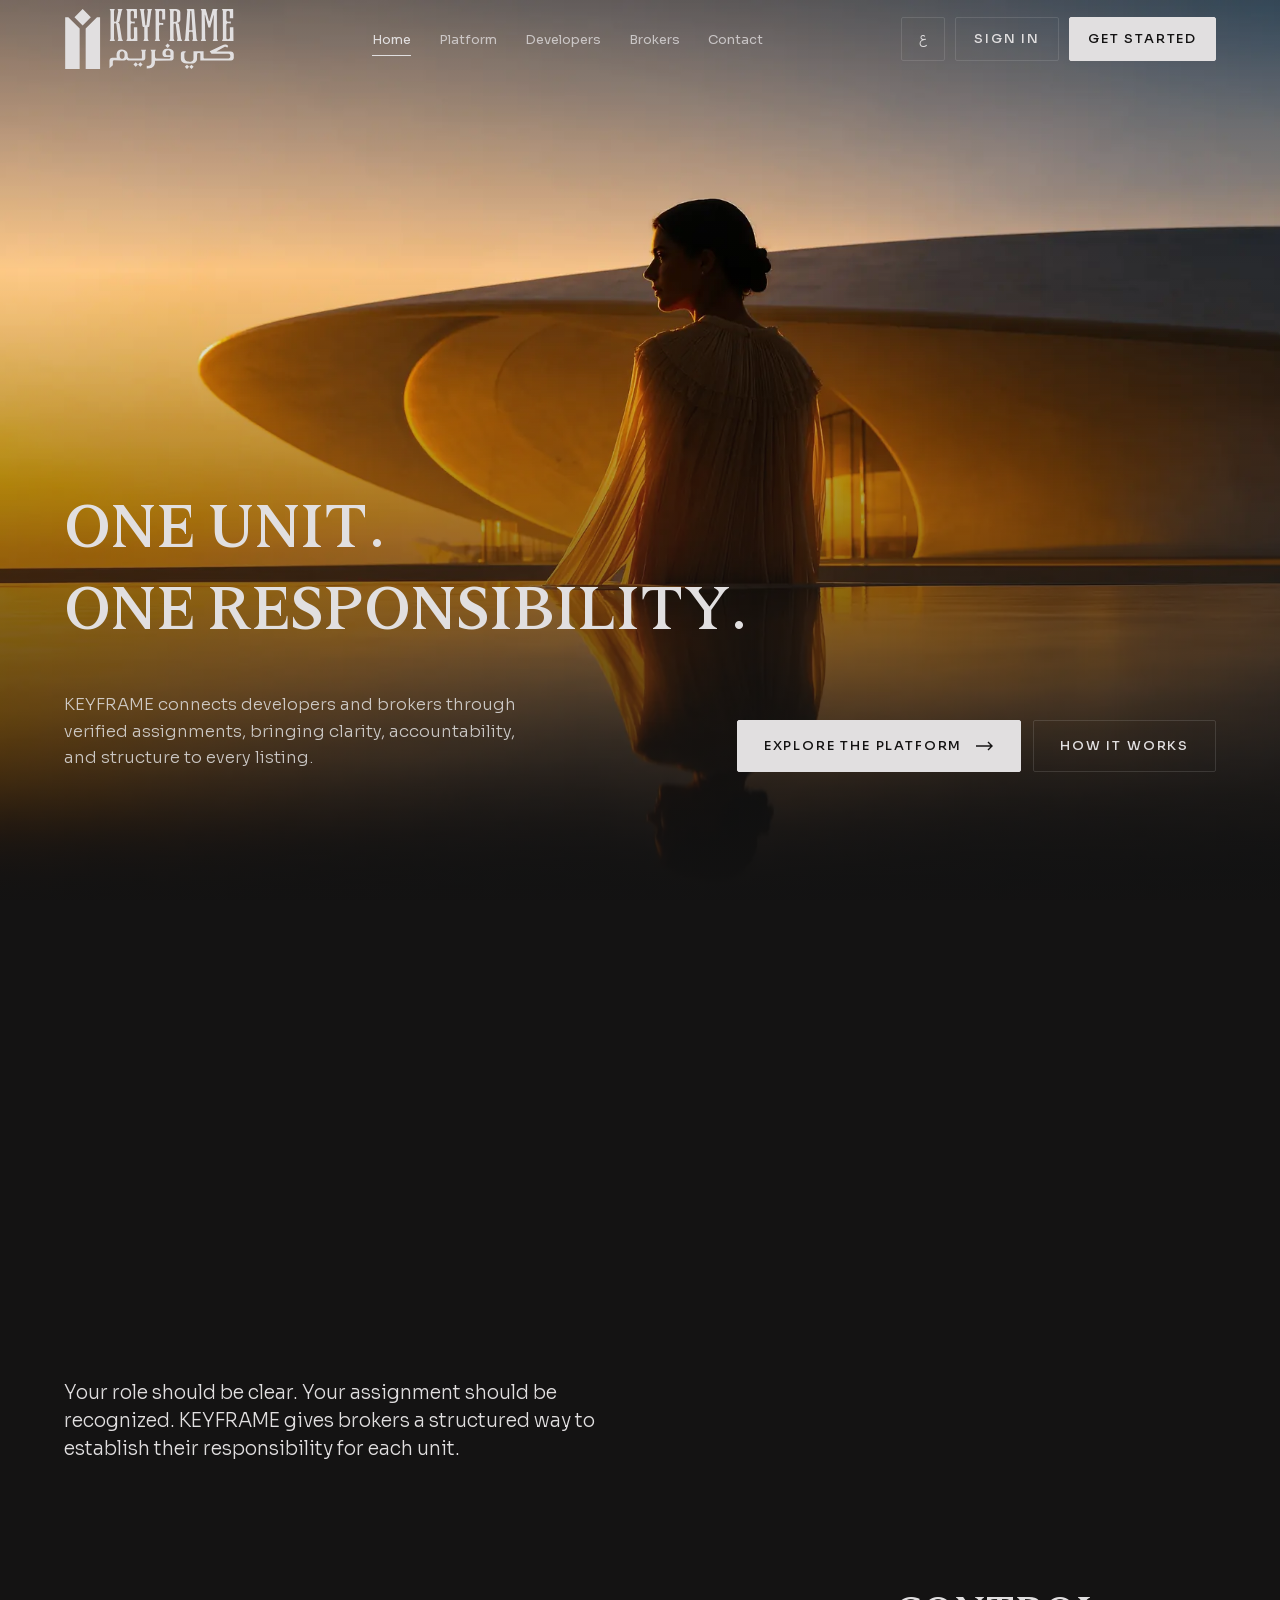
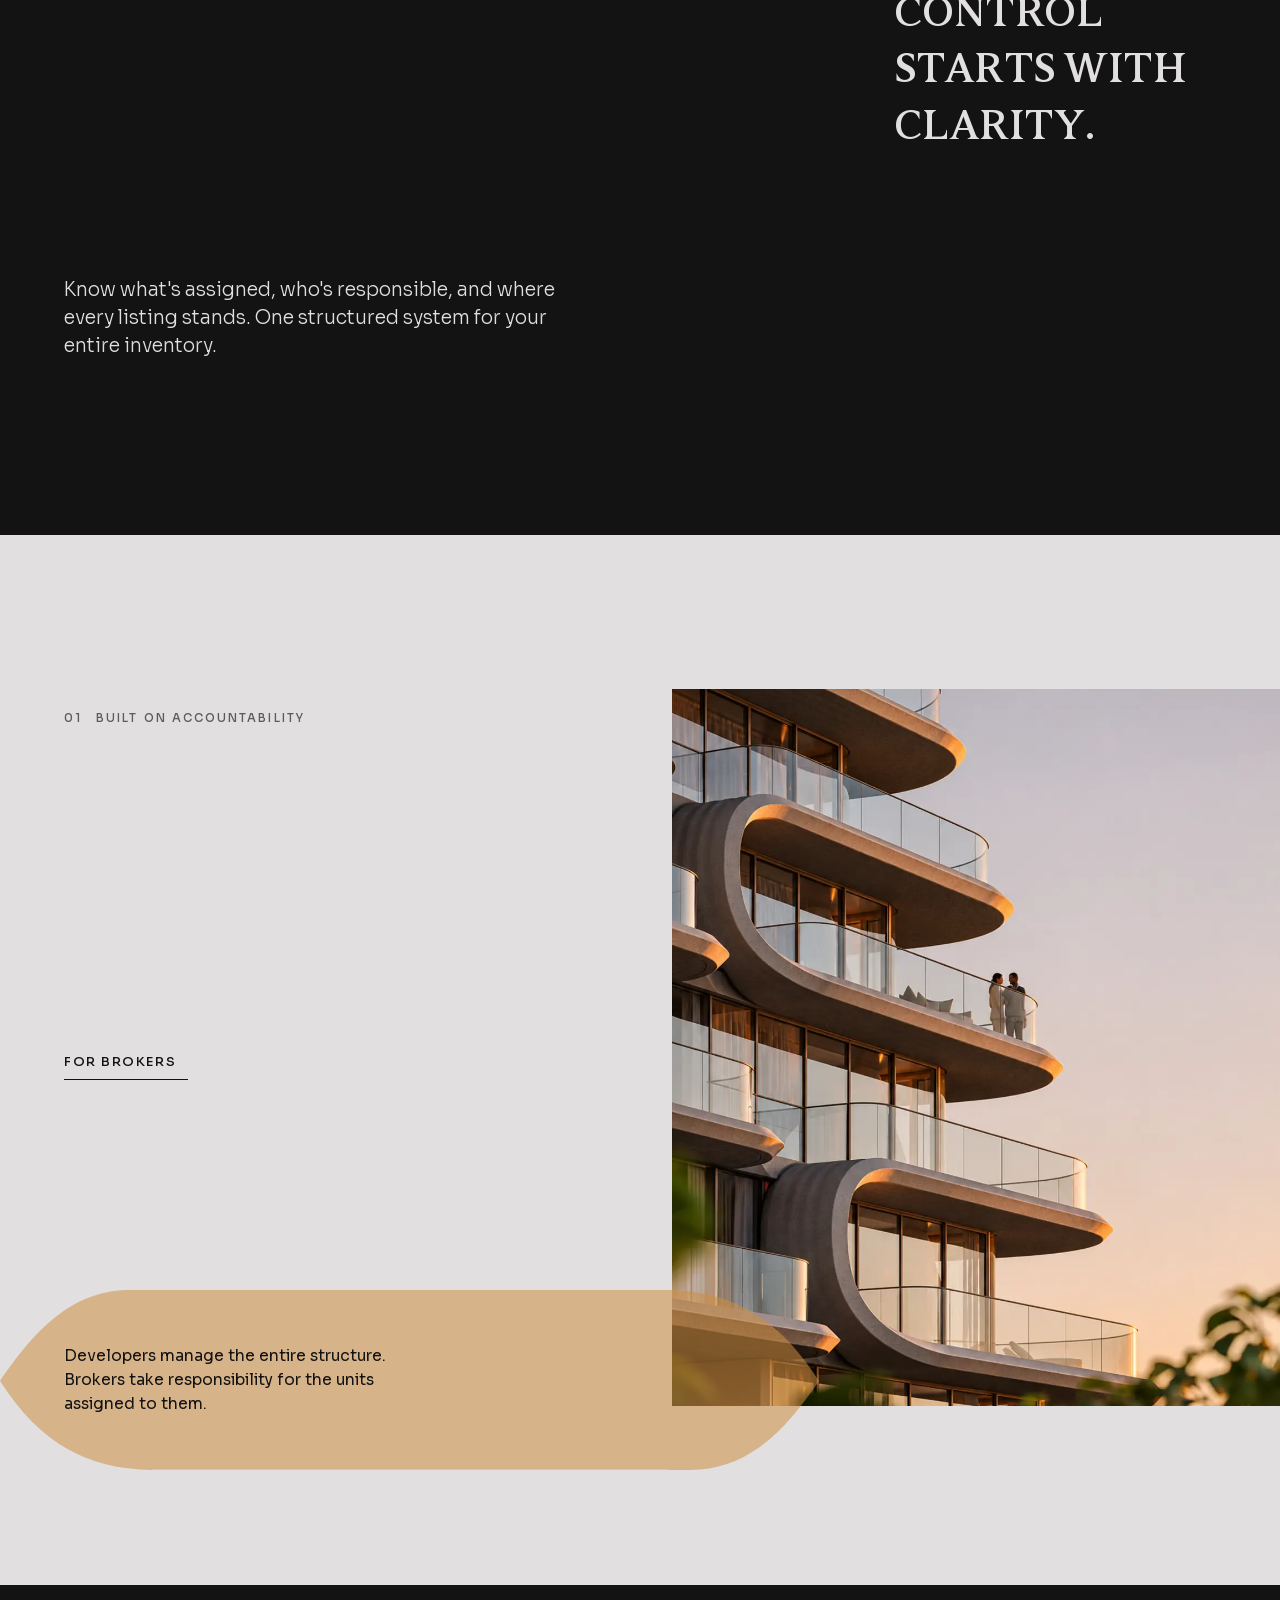
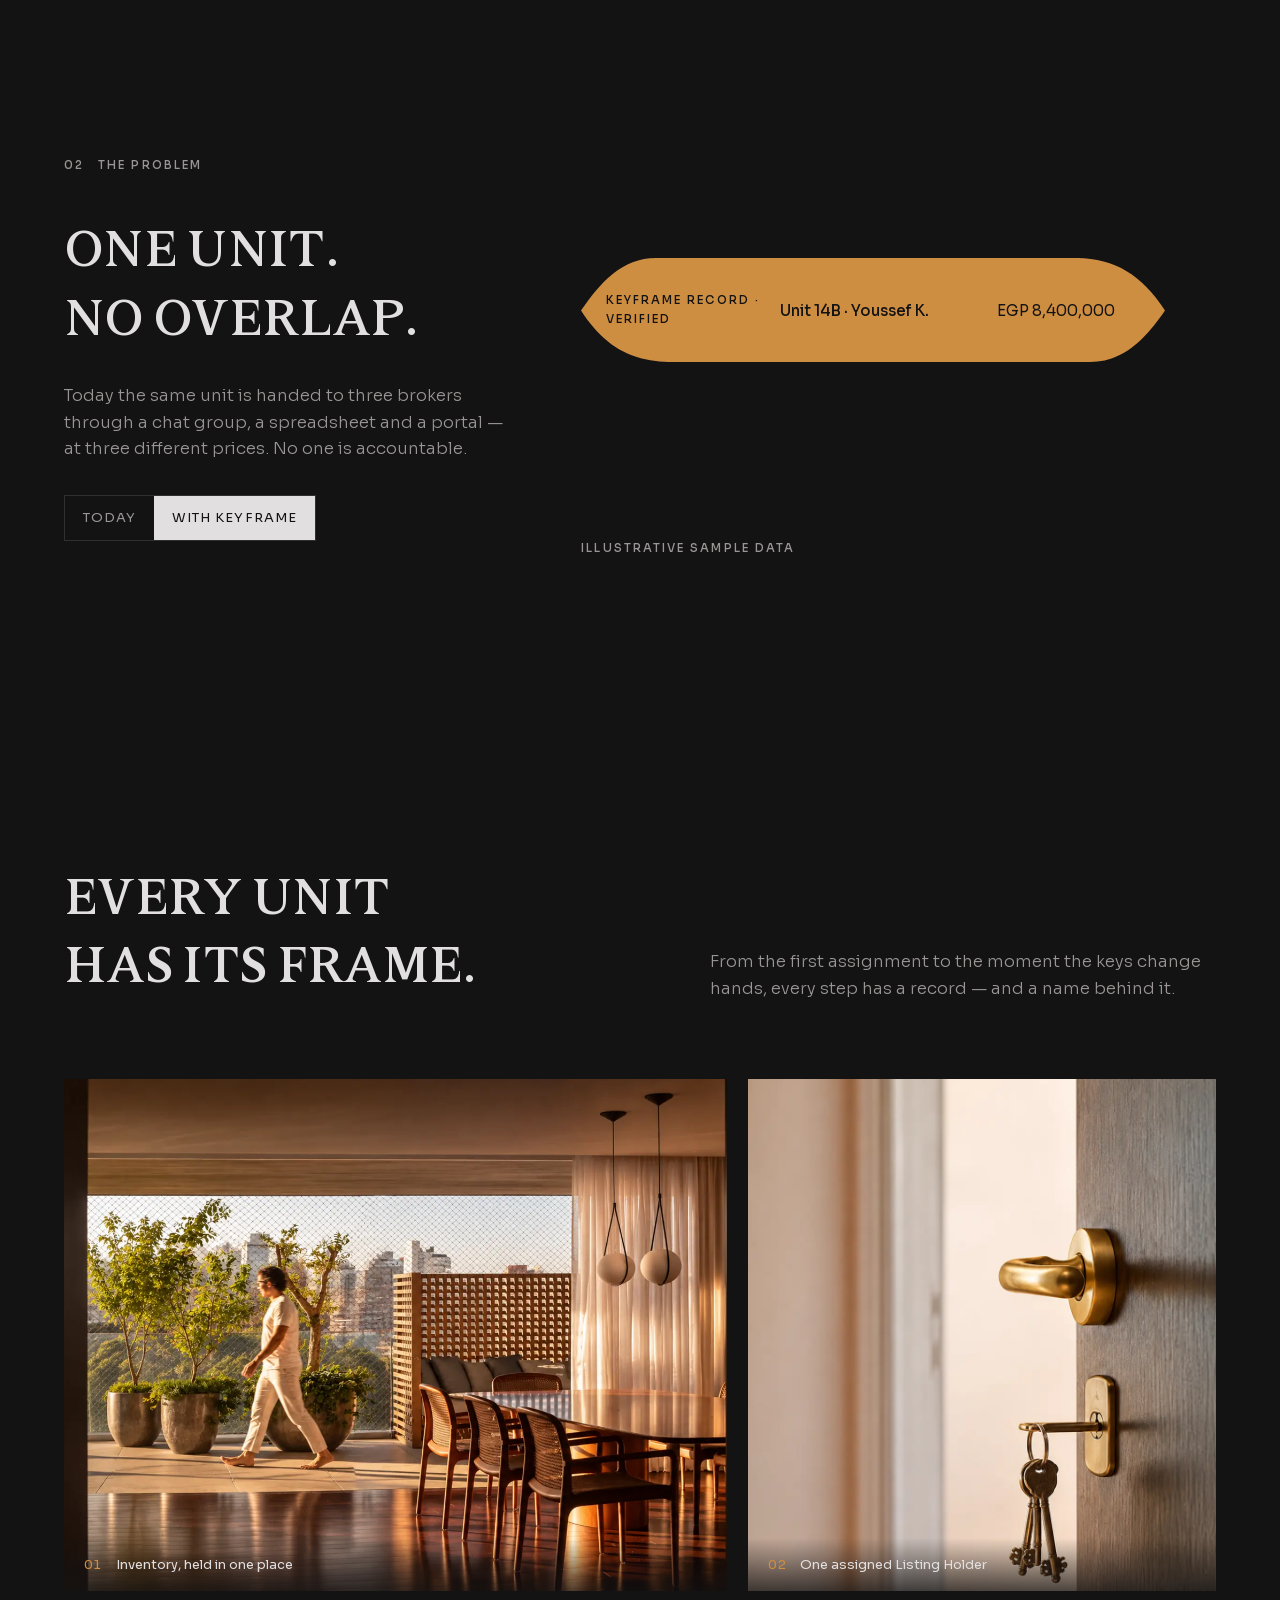
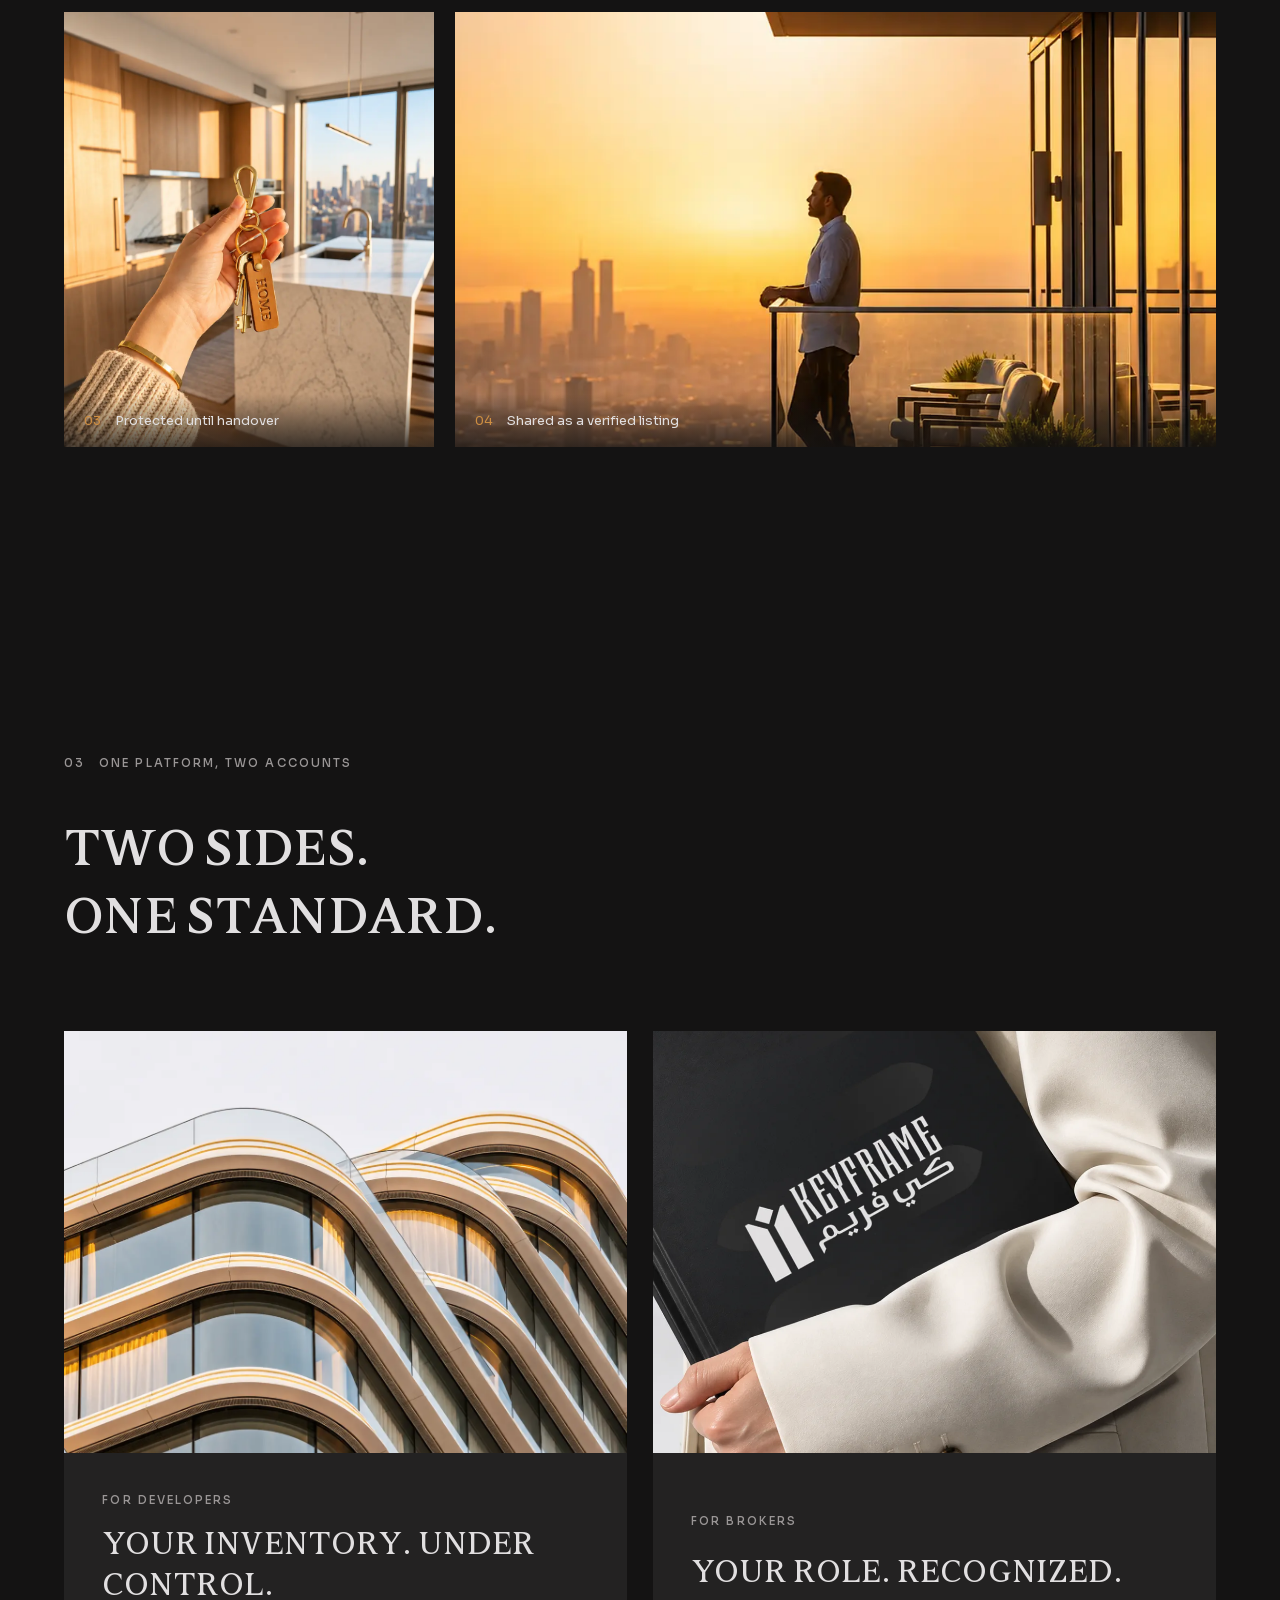
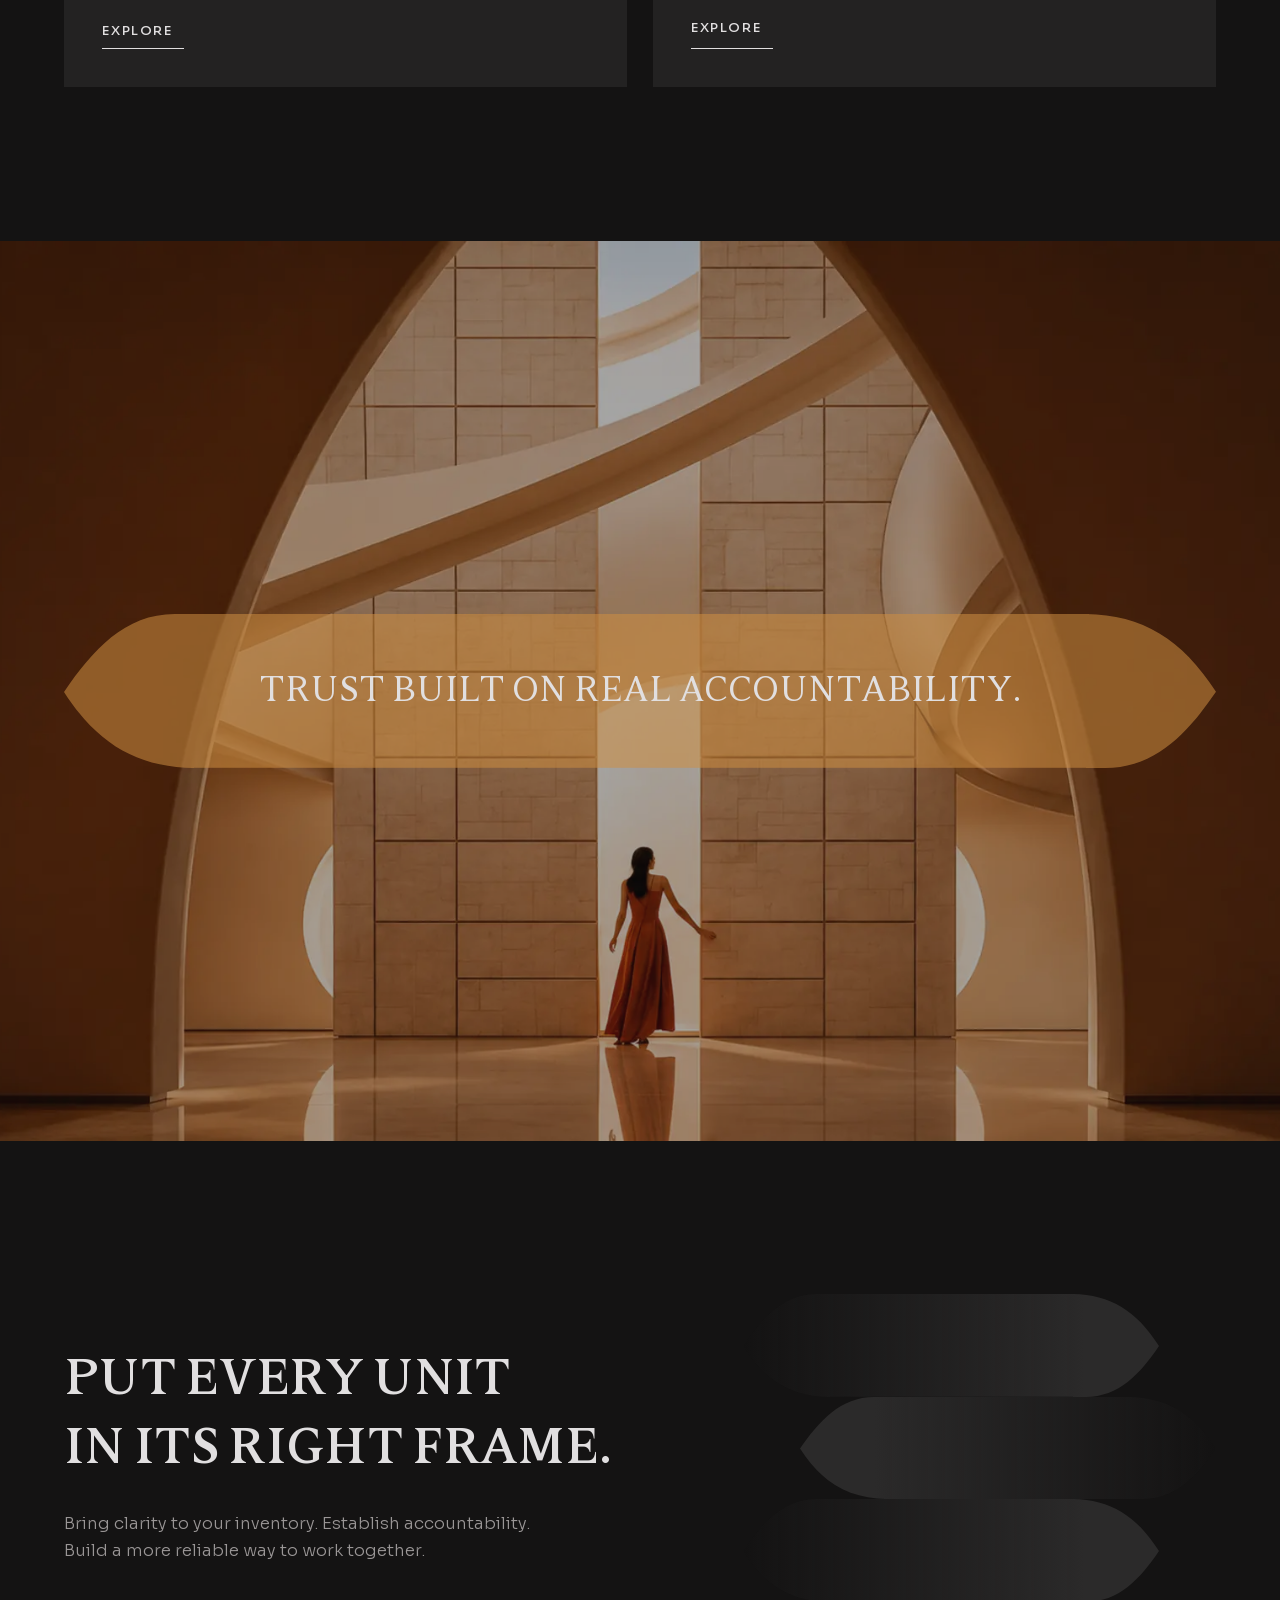
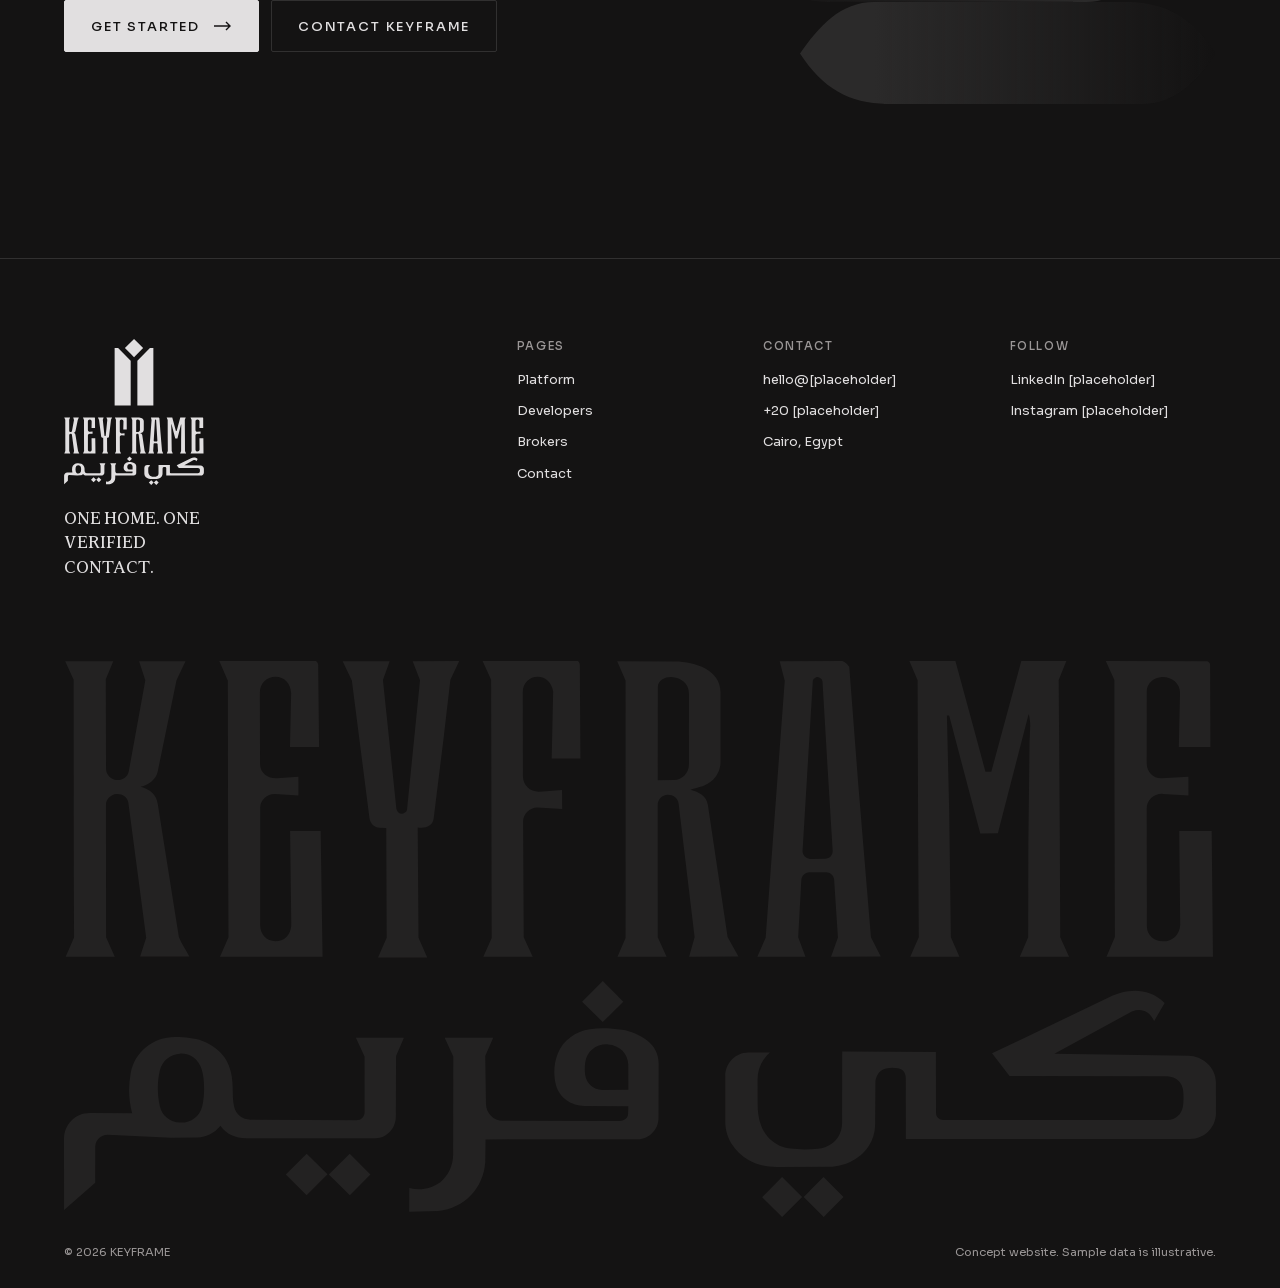
==== index.html @ 13c5698a "Add files via upload" ====
<!DOCTYPE html>
<html lang="en" dir="ltr">
<head>
<meta charset="utf-8">
<meta name="viewport" content="width=device-width, initial-scale=1">
<title>KEYFRAME — One unit. One responsibility.</title>
<meta name="theme-color" content="#141313">
<link rel="preload" href="assets/fonts/zunburk.woff2" as="font" type="font/woff2" crossorigin>
<link rel="stylesheet" href="https://fonts.googleapis.com/css2?family=IBM+Plex+Sans+Arabic:wght@300;400;500;600&display=swap">
<link rel="stylesheet" href="css/colors.css">
<link rel="stylesheet" href="css/base.css">
<link rel="stylesheet" href="css/pages.css">
</head>
<body data-page="home">
<a class="skip" href="#main" data-i18n="skip">Skip to content</a>
<header class="nav" id="nav"><div class="wrap nav__in">
  <a class="nav__brand" href="index.html" aria-label="KEYFRAME — home"><span class="logo logo--h"></span></a>
  <nav aria-label="Primary"><ul class="nav__links"><li><a href="index.html" data-i18n="nav.home" aria-current="page">Home</a></li><li><a href="platform.html" data-i18n="nav.platform">Platform</a></li><li><a href="developers.html" data-i18n="nav.dev">Developers</a></li><li><a href="brokers.html" data-i18n="nav.brk">Brokers</a></li><li><a href="contact.html" data-i18n="nav.contact">Contact</a></li></ul></nav>
  <div class="nav__tools">
    <button class="lang" type="button" data-lang-toggle>ع</button>
    <a class="btn btn--ghost nav__signin" href="signin.html" data-i18n="si.btn">Sign in</a>
    <a class="btn" href="contact.html" data-i18n="cta.start">Get started</a>
    <button class="burger" type="button" aria-expanded="false" aria-controls="menu" aria-label="Menu"><span></span><span></span></button>
  </div></div></header>
<div class="menu" id="menu" aria-hidden="true"><ol><li><a href="index.html" data-i18n="nav.home" aria-current="page">Home</a></li><li><a href="platform.html" data-i18n="nav.platform">Platform</a></li><li><a href="developers.html" data-i18n="nav.dev">Developers</a></li><li><a href="brokers.html" data-i18n="nav.brk">Brokers</a></li><li><a href="contact.html" data-i18n="nav.contact">Contact</a></li></ol><div class="btns"><a class="btn" href="contact.html" data-i18n="cta.start">Get started</a><a class="btn btn--ghost" href="signin.html" data-i18n="si.btn">Sign in</a></div></div>
<main id="main">
<div class="loader" id="loader" aria-hidden="true">
  <div class="loader__stack">
    <span class="blade" style="--i:0"></span><span class="blade blade--l" style="--i:1"></span>
    <span class="blade" style="--i:2"></span><span class="blade blade--l" style="--i:3"></span>
  </div>
  <span class="logo logo--b loader__logo"></span>
</div>

<!-- HERO — poster 1 -->
<section class="hhero" aria-labelledby="h-title">
  <div class="hhero__img"><img src="assets/img/hero-water.webp" alt="" fetchpriority="high"></div>
  <div class="wrap hhero__in">
    <h1 id="h-title" class="rvl">
      <span class="ln"><span data-i18n="hero.h1">One unit.</span></span>
      <span class="ln"><span data-i18n="hero.h2">One responsibility.</span></span>
    </h1>
    <div class="hhero__row rv">
      <p class="lead" data-i18n="hero.lead">KEYFRAME connects developers and brokers through verified assignments, bringing clarity, accountability, and structure to every listing.</p>
      <div class="btns">
        <a class="btn" href="platform.html"><span data-i18n="cta.explore">Explore the platform</span><svg class="arr" viewBox="0 0 18 10" aria-hidden="true"><path d="M0 5h16M12 1l4 4-4 4" fill="none" stroke="currentColor" stroke-width="1.4"/></svg></a>
        <a class="btn btn--ghost" href="platform.html#how" data-i18n="cta.how">How it works</a>
      </div>
    </div>
  </div>
</section>

<!-- EDITORIAL BLADES — her editorial board -->
<section class="sec ed" aria-labelledby="ed-title">
  <div class="wrap ed__top">
    <h2 id="ed-title" class="rvl"><span class="ln"><span data-i18n="ed.h1">Trust, made</span></span><span class="ln"><span data-i18n="ed.h2">traceable.</span></span></h2>
  </div>
  <div class="blades ed__rows">
    <div class="edrow" style="--i:0"><span class="blade edrow__b"></span>
      <div class="wrap edrow__in"><p class="edrow__p" data-i18n="ed.p1">Your role should be clear. Your assignment should be recognized. KEYFRAME gives brokers a structured way to establish their responsibility for each unit.</p></div></div>
    <div class="edrow edrow--l" style="--i:1"><span class="blade blade--l edrow__b"></span>
      <div class="wrap edrow__in edrow__in--end"><h3 data-i18n="ed.h3">Control starts with clarity.</h3></div></div>
    <div class="edrow" style="--i:2"><span class="blade edrow__b"></span>
      <div class="wrap edrow__in"><p class="edrow__p" data-i18n="ed.p2">Know what's assigned, who's responsible, and where every listing stands. One structured system for your entire inventory.</p></div></div>
  </div>
</section>

<!-- CREDIBILITY — poster 2: arch image + glass band -->
<section class="sec light cred" aria-labelledby="cred-title">
  <div class="wrap cred__grid">
    <div class="cred__copy">
      <p class="eyebrow mut"><span>01</span><span data-i18n="cred.eyebrow">Built on accountability</span></p>
      <h2 id="cred-title" class="rvl"><span class="ln"><span data-i18n="cred.h1">Your credibility.</span></span><span class="ln"><span data-i18n="cred.h2">Verified.</span></span></h2>
      <p class="lead mut rv" data-i18n="cred.lead">KEYFRAME's Arabic name is built like a building — floor by floor. Each floor is a unit with a defined place and one accountable broker.</p>
      <a class="link rv" href="brokers.html"><span data-i18n="cta.brk">For brokers</span><svg class="arr" viewBox="0 0 18 10" aria-hidden="true"><path d="M0 5h16M12 1l4 4-4 4" fill="none" stroke="currentColor" stroke-width="1.4"/></svg></a>
    </div>
    <figure class="cred__img arch zoom rv"><img src="assets/img/balcony.webp" alt="Curved balconies of a residential tower at golden hour" loading="lazy"></figure>
  </div>
  <div class="cred__band band blade blade--glass blade--l"><p class="band__txt" data-i18n="cred.band">Developers manage the entire structure. Brokers take responsibility for the units assigned to them.</p></div>
</section>

<!-- THE OVERLAP — blades as listings -->
<section class="sec ov" id="overlap" aria-labelledby="ov-title">
  <div class="wrap ov__grid">
    <div class="ov__copy">
      <p class="eyebrow mut"><span>02</span><span data-i18n="ov.eyebrow">The problem</span></p>
      <h2 id="ov-title" class="rvl"><span class="ln"><span data-i18n="ov.h1">One unit.</span></span><span class="ln"><span data-i18n="ov.h2">No overlap.</span></span></h2>
      <p class="lead mut rv" data-i18n="ov.lead">Today the same unit is handed to three brokers through a chat group, a spreadsheet and a portal — at three different prices. No one is accountable.</p>
      <div class="switch rv" role="group" aria-label="Compare">
        <button type="button" aria-pressed="true" data-mode="before" data-i18n="ov.before">Today</button>
        <button type="button" aria-pressed="false" data-mode="after" data-i18n="ov.after">With KEYFRAME</button>
      </div>
    </div>
    <div class="ov__stage" id="ovStage" data-state="before" aria-live="polite">
      <div class="lst blade" style="--n:0"><div class="lst__in"><span class="micro mut" data-i18n="src.chat">Chat group</span><b>Unit 14B · Mahmoud A.</b><span>EGP 8,400,000</span></div></div>
      <div class="lst blade blade--l" style="--n:1"><div class="lst__in"><span class="micro mut" data-i18n="src.sheet">Shared spreadsheet</span><b>Unit 14B · Nour H.</b><span>EGP 8,950,000</span></div></div>
      <div class="lst blade" style="--n:2"><div class="lst__in"><span class="micro mut" data-i18n="src.portal">Listing portal</span><b>Unit 14B · Youssef K.</b><span>EGP 7,900,000</span></div></div>
      <div class="rec blade blade--bronze blade--solid"><div class="lst__in"><span class="micro" data-i18n="rec.label">KEYFRAME record · verified</span><b>Unit 14B · Youssef K.</b><span>EGP 8,400,000</span></div></div>
      <p class="ov__note micro mut" data-i18n="illustrative">Illustrative sample data</p>
    </div>
  </div>
</section>

<!-- GALLERY — editorial grid -->
<section class="sec gal" aria-labelledby="gal-title">
  <div class="wrap">
    <div class="gal__head">
      <h2 id="gal-title" class="rvl"><span class="ln"><span data-i18n="gal.h1">Every unit</span></span><span class="ln"><span data-i18n="gal.h2">has its frame.</span></span></h2>
      <p class="lead mut rv" data-i18n="gal.lead">From the first assignment to the moment the keys change hands, every step has a record — and a name behind it.</p>
    </div>
    <div class="gal__grid">
      <figure class="g g1 cover zoom rv"><img src="assets/img/retreat.webp" alt="Sunlit apartment interior opening onto a terrace" loading="lazy"><figcaption><span>01</span><span data-i18n="gal.c1">Inventory, held in one place</span></figcaption></figure>
      <figure class="g g2 arch zoom rv"><img src="assets/img/door-keys.webp" alt="Brass door handle with keys hanging from the lock" loading="lazy"><figcaption><span>02</span><span data-i18n="gal.c2">One assigned Listing Holder</span></figcaption></figure>
      <figure class="g g3 cover zoom rv"><img src="assets/img/kitchen-keys.webp" alt="A hand holding house keys in a modern kitchen" loading="lazy"><figcaption><span>03</span><span data-i18n="gal.c3">Protected until handover</span></figcaption></figure>
      <figure class="g g4 cover zoom rv"><img src="assets/img/skyline.webp" alt="A balcony overlooking the city skyline at sunset" loading="lazy"><figcaption><span>04</span><span data-i18n="gal.c4">Shared as a verified listing</span></figcaption></figure>
    </div>
  </div>
</section>

<!-- TWO SIDES -->
<section class="sec sides" aria-labelledby="sd-title">
  <div class="wrap">
    <p class="eyebrow mut"><span>03</span><span data-i18n="sd.eyebrow">One platform, two accounts</span></p>
    <h2 id="sd-title" class="rvl"><span class="ln"><span data-i18n="sd.h1">Two sides.</span></span><span class="ln"><span data-i18n="sd.h2">One standard.</span></span></h2>
    <div class="sides__grid">
      <a class="side rv" href="developers.html">
        <span class="side__img cover zoom"><img src="assets/img/facade.webp" alt="Layered curved façade of a modern building" loading="lazy"></span>
        <span class="side__body"><span class="micro mut" data-i18n="sd.dev">For developers</span><span class="side__h"><span data-i18n="dev.h1">Your inventory.</span> <span data-i18n="dev.h2">Under control.</span></span><span class="link"><span data-i18n="cta.more">Explore</span><svg class="arr" viewBox="0 0 18 10" aria-hidden="true"><path d="M0 5h16M12 1l4 4-4 4" fill="none" stroke="currentColor" stroke-width="1.4"/></svg></span></span>
      </a>
      <a class="side rv" href="brokers.html">
        <span class="side__img cover zoom"><img src="assets/img/book-v3.webp" alt="A broker holding a KEYFRAME portfolio" loading="lazy"></span>
        <span class="side__body"><span class="micro mut" data-i18n="sd.brk">For brokers</span><span class="side__h"><span data-i18n="brk.h1">Your role.</span> <span data-i18n="brk.h2">Recognized.</span></span><span class="link"><span data-i18n="cta.more">Explore</span><svg class="arr" viewBox="0 0 18 10" aria-hidden="true"><path d="M0 5h16M12 1l4 4-4 4" fill="none" stroke="currentColor" stroke-width="1.4"/></svg></span></span>
      </a>
    </div>
  </div>
</section>

<!-- STATEMENT — Arabic poster -->
<section class="stmt" aria-labelledby="st-title">
  <div class="stmt__img"><img src="assets/img/arch.webp" alt="" loading="lazy"></div>
  <div class="wrap stmt__in">
    <div class="stmt__band blade blade--glass"><h2 id="st-title" class="stmt__ar" data-i18n="st.line">Trust built on real accountability.</h2></div>
  </div>
</section>

<!-- CTA -->
<section class="sec cta" aria-labelledby="cta-title">
  <div class="wrap cta__grid">
    <div>
      <h2 id="cta-title" class="rvl"><span class="ln"><span data-i18n="cta.h1">Put every unit</span></span><span class="ln"><span data-i18n="cta.h2">in its right frame.</span></span></h2>
      <p class="lead mut rv" data-i18n="cta.p">Bring clarity to your inventory. Establish accountability. Build a more reliable way to work together.</p>
      <div class="btns rv"><a class="btn" href="contact.html"><span data-i18n="cta.start">Get started</span><svg class="arr" viewBox="0 0 18 10" aria-hidden="true"><path d="M0 5h16M12 1l4 4-4 4" fill="none" stroke="currentColor" stroke-width="1.4"/></svg></a><a class="btn btn--ghost" href="contact.html" data-i18n="cta.contact">Contact KEYFRAME</a></div>
    </div>
    <div class="blades cta__blades" aria-hidden="true">
      <span class="blade" style="--i:0"></span><span class="blade blade--l" style="--i:1"></span><span class="blade" style="--i:2"></span><span class="blade blade--l" style="--i:3"></span>
    </div>
  </div>
</section>

</main>
<footer class="foot"><div class="wrap">
  <div class="foot__grid">
    <div class="foot__brand"><span class="logo logo--v foot__logo"></span><p class="foot__tag" data-i18n="foot.tag">One home. One verified contact.</p></div>
    <nav class="foot__col" aria-label="Footer"><h4 data-i18n="foot.pages">Pages</h4>
      <a href="platform.html" data-i18n="nav.platform">Platform</a><a href="developers.html" data-i18n="nav.dev">Developers</a>
      <a href="brokers.html" data-i18n="nav.brk">Brokers</a><a href="contact.html" data-i18n="nav.contact">Contact</a></nav>
    <div class="foot__col"><h4 data-i18n="foot.contact">Contact</h4><span>hello@[placeholder]</span><span>+20 [placeholder]</span><span data-i18n="foot.city">Cairo, Egypt</span></div>
    <div class="foot__col"><h4 data-i18n="foot.follow">Follow</h4><a href="#main">LinkedIn [placeholder]</a><a href="#main">Instagram [placeholder]</a></div>
  </div>
  <div class="foot__mark" aria-hidden="true"><span class="logo logo--w"></span></div>
  <div class="foot__base"><span>© 2026 KEYFRAME</span><span data-i18n="foot.note">Concept website. Sample data is illustrative.</span></div>
</div></footer>
<script src="js/i18n.js"></script>
<script src="js/app-i18n.js"></script>
<script src="js/main.js"></script>
</body>
</html>
---- css/colors.css ----
/* KEYFRAME — color system v1
   Rule: only two hues speak. Bronze = earned verification. Brick = something is broken.
   Everything else (info, warning, progress, pending, empty, blocked, generic success) is ink & stone + icon + words. */

:root {
  --kf-neutral-950: #141313;
  --kf-neutral-900: #1c1b1b;
  --kf-neutral-850: #232222;
  --kf-neutral-800: #303030;
  --kf-neutral-700: #4a4848;
  --kf-neutral-600: #5c5a5a;
  --kf-neutral-500: #7a7777;
  --kf-neutral-400: #9a9696;
  --kf-neutral-300: #b9b6b6;
  --kf-neutral-200: #d4d1d2;
  --kf-neutral-100: #e1dfe0;
  --kf-neutral-50: #eceaea;
  --kf-bronze-100: #f1e3cf;
  --kf-bronze-300: #e2b479;
  --kf-bronze-400: #d69f5a;
  --kf-bronze-500: #ce8e42;
  --kf-bronze-600: #a8712f;
  --kf-bronze-700: #7a4f1a;
  --kf-bronze-800: #4a3214;
  --kf-bronze-900: #2a1d0c;
  --kf-brick-100: #f2dbd4;
  --kf-brick-300: #e8a08c;
  --kf-brick-400: #d97c63;
  --kf-brick-500: #b5523b;
  --kf-brick-600: #943f2c;
  --kf-brick-700: #7a3020;
  --kf-brick-800: #4a1e14;
  --kf-brick-900: #2a110b;
}

:root, [data-theme="dark"] {
  --kf-surface-page: var(--kf-neutral-950);  /* Page background */
  --kf-surface-raised: var(--kf-neutral-850);  /* Cards, panels */
  --kf-surface-sunken: var(--kf-neutral-900);  /* Inputs, wells */
  --kf-surface-inverse: var(--kf-neutral-100);  /* Inverse blocks */
  --kf-text-primary: var(--kf-neutral-100);  /* Body and headings */
  --kf-text-secondary: var(--kf-neutral-400);  /* Supporting text */
  --kf-text-disabled: var(--kf-neutral-600);  /* Disabled labels (exempt from contrast) */
  --kf-text-inverse: var(--kf-neutral-950);  /* Text on inverse */
  --kf-border-subtle: var(--kf-neutral-800);  /* Dividers */
  --kf-border-strong: var(--kf-neutral-500);  /* Control outlines */
  --kf-border-focus: var(--kf-neutral-100);  /* Focus ring */
  --kf-action-primary-bg: var(--kf-neutral-100);  /* Primary button — never bronze */
  --kf-action-primary-fg: var(--kf-neutral-950);  /* Primary button label */
  --kf-action-primary-hover: var(--kf-neutral-200);  /* Primary hover */
  --kf-verified-fg: var(--kf-bronze-500);  /* Verified label, Verified Frame */
  --kf-verified-mark: var(--kf-bronze-500);  /* Brackets, diamond (graphic, 3:1) */
  --kf-verified-bg: var(--kf-bronze-900);  /* Verified row tint (rare) */
  --kf-error-fg: var(--kf-brick-400);  /* Error text */
  --kf-error-border: var(--kf-brick-400);  /* Invalid field outline */
  --kf-error-bg: var(--kf-brick-900);  /* Error banner tint */
  --kf-warning-fg: var(--kf-neutral-100);  /* Warning text — neutral + triangle icon */
  --kf-warning-border: var(--kf-neutral-300);  /* Dashed warning outline */
  --kf-info-fg: var(--kf-neutral-300);  /* Info text + i icon */
  --kf-progress-track: var(--kf-neutral-800);  /* Progress track */
  --kf-progress-fill: var(--kf-neutral-100);  /* Progress fill — never bronze */
  --kf-pending-fg: var(--kf-neutral-400);  /* Pending: outline diamond */
  --kf-empty-fg: var(--kf-neutral-400);  /* Empty state copy */
  --kf-blocked-fg: var(--kf-neutral-400);  /* Blocked/locked label + lock icon */
  --kf-success-fg: var(--kf-neutral-100);  /* Generic success (saved) — neutral + check */
  --kf-verified-on-bg: var(--kf-bronze-500);  /* Text on verified tint */
  --kf-error-on-bg: var(--kf-brick-400);  /* Text on error tint */
}

[data-theme="light"], .on-light {
  --kf-surface-page: var(--kf-neutral-100);  /* Page background */
  --kf-surface-raised: var(--kf-neutral-50);  /* Cards, panels */
  --kf-surface-sunken: var(--kf-neutral-200);  /* Inputs, wells */
  --kf-surface-inverse: var(--kf-neutral-950);  /* Inverse blocks */
  --kf-text-primary: var(--kf-neutral-950);  /* Body and headings */
  --kf-text-secondary: var(--kf-neutral-600);  /* Supporting text */
  --kf-text-disabled: var(--kf-neutral-400);  /* Disabled labels (exempt from contrast) */
  --kf-text-inverse: var(--kf-neutral-100);  /* Text on inverse */
  --kf-border-subtle: var(--kf-neutral-200);  /* Dividers */
  --kf-border-strong: var(--kf-neutral-500);  /* Control outlines */
  --kf-border-focus: var(--kf-neutral-950);  /* Focus ring */
  --kf-action-primary-bg: var(--kf-neutral-950);  /* Primary button — never bronze */
  --kf-action-primary-fg: var(--kf-neutral-100);  /* Primary button label */
  --kf-action-primary-hover: var(--kf-neutral-800);  /* Primary hover */
  --kf-verified-fg: var(--kf-bronze-700);  /* Verified label, Verified Frame */
  --kf-verified-mark: var(--kf-bronze-600);  /* Brackets, diamond (graphic, 3:1) */
  --kf-verified-bg: var(--kf-bronze-100);  /* Verified row tint (rare) */
  --kf-error-fg: var(--kf-brick-600);  /* Error text */
  --kf-error-border: var(--kf-brick-600);  /* Invalid field outline */
  --kf-error-bg: var(--kf-brick-100);  /* Error banner tint */
  --kf-warning-fg: var(--kf-neutral-950);  /* Warning text — neutral + triangle icon */
  --kf-warning-border: var(--kf-neutral-700);  /* Dashed warning outline */
  --kf-info-fg: var(--kf-neutral-700);  /* Info text + i icon */
  --kf-progress-track: var(--kf-neutral-200);  /* Progress track */
  --kf-progress-fill: var(--kf-neutral-950);  /* Progress fill — never bronze */
  --kf-pending-fg: var(--kf-neutral-600);  /* Pending: outline diamond */
  --kf-empty-fg: var(--kf-neutral-600);  /* Empty state copy */
  --kf-blocked-fg: var(--kf-neutral-600);  /* Blocked/locked label + lock icon */
  --kf-success-fg: var(--kf-neutral-950);  /* Generic success (saved) — neutral + check */
  --kf-verified-on-bg: var(--kf-bronze-800);  /* Text on verified tint */
  --kf-error-on-bg: var(--kf-brick-800);  /* Text on error tint */
}
---- css/base.css ----
/* KEYFRAME v2 — tokens, base, shared components */
/* Zunburk for letters only: its figures render distorted, so digits fall through to Sora / Plex Arabic */
@font-face { font-family: "Zunburk"; src: url("../assets/fonts/zunburk.woff2") format("woff2"); font-weight: 100 900; font-display: swap; unicode-range: U+0000-002F, U+003A-065F, U+066A-06EF, U+06FA-10FFFF; }
@font-face { font-family: "Sora"; src: url("../assets/fonts/sora.woff2") format("woff2"); font-weight: 100 800; font-display: swap; }

:root {
  --ink: var(--kf-neutral-950);
  --ink-2: var(--kf-neutral-850);
  --graphite: var(--kf-neutral-800);
  --stone: var(--kf-neutral-100);
  --stone-2: var(--kf-neutral-50);
  --bronze: var(--kf-bronze-500);
  --bronze-text: var(--kf-bronze-700);
  --muted-d: var(--kf-neutral-400);
  --muted-l: var(--kf-neutral-600);
  --rule-d: rgba(225, 223, 224, .14);
  --rule-l: rgba(20, 19, 19, .16);

  --font-display: "Zunburk", "Sora", "IBM Plex Sans Arabic", Georgia, serif;
  --font-body: "Sora", "IBM Plex Sans Arabic", system-ui, sans-serif;
  --fs-mega: clamp(2.5rem, 6.2vw, 6.8rem);
  --fs-h2: clamp(2.3rem, 5.2vw, 5.4rem);
  --fs-h3: clamp(1.5rem, 2.4vw, 2.3rem);
  --fs-lead: clamp(1.02rem, 1.3vw, 1.25rem);
  --fs-small: .8125rem;
  --fs-micro: .72rem;
  --track: .18em;

  --gutter: clamp(20px, 5vw, 80px);
  --max: 1480px;
  --sy: clamp(88px, 12vw, 180px);
  --ease: cubic-bezier(.23, 1, .32, 1);
  --ease-io: cubic-bezier(.645, .045, .355, 1);
}
html[lang="ar"] { --font-body: "IBM Plex Sans Arabic", "Sora", system-ui, sans-serif; --track: 0; }

*, *::before, *::after { box-sizing: border-box; }
html { scroll-behavior: smooth; -webkit-text-size-adjust: 100%; }
body { margin: 0; background: var(--ink); color: var(--stone); font: 400 1rem/1.65 var(--font-body); -webkit-font-smoothing: antialiased; }
body.locked { overflow: hidden; }
img { display: block; max-width: 100%; height: auto; }
a { color: inherit; }
button { font: inherit; color: inherit; }
:focus-visible { outline: 2px solid currentColor; outline-offset: 3px; }
.sr-only { position: absolute; width: 1px; height: 1px; overflow: hidden; clip: rect(0 0 0 0); white-space: nowrap; }
.skip { position: absolute; top: -60px; inset-inline-start: 12px; z-index: 300; background: var(--stone); color: var(--ink); padding: 10px 16px; }
.skip:focus { top: 12px; }

.wrap { width: 100%; max-width: var(--max); margin-inline: auto; padding-inline: var(--gutter); }
.sec { position: relative; padding-block: var(--sy); overflow: hidden; }
.light { background: var(--stone); color: var(--ink); }
.light :focus-visible { outline-color: var(--ink); }
.graph { background: var(--graphite); }

/* ---------- Type ---------- */
h1, h2, h3, h4, .display { font-family: var(--font-display); font-weight: 700; text-transform: uppercase; line-height: .98; letter-spacing: -.01em; margin: 0; font-variation-settings: "wdth" 0; }
html[lang="ar"] :is(h1, h2, h3, h4, .display) { line-height: 1.3; letter-spacing: 0; }
h1 { font-size: var(--fs-mega); }
h2 { font-size: var(--fs-h2); }
h3 { font-size: var(--fs-h3); line-height: 1.05; }
.lead { font-size: var(--fs-lead); font-weight: 300; line-height: 1.6; max-width: 46ch; margin: 0; }
.mut { color: var(--muted-d); }
.light .mut { color: var(--muted-l); }
.eyebrow { display: flex; align-items: center; gap: 14px; margin: 0 0 clamp(24px, 3.4vw, 48px); font-size: var(--fs-micro); font-weight: 500; letter-spacing: var(--track); text-transform: uppercase; }
.micro { font-size: var(--fs-micro); letter-spacing: var(--track); text-transform: uppercase; font-weight: 500; }
.ln { display: block; overflow: hidden; padding-bottom: .05em; }
.ln > span { display: inline-block; }

/* ---------- Blade: the brand's pointed kashida bar ---------- */
.blade {
  --c: var(--graphite);
  display: block; height: var(--bh, 64px); font-size: calc(var(--bh, 64px) * .55); position: relative;
  background: linear-gradient(90deg, rgba(0,0,0,0) 0%, var(--c) 82%);
  -webkit-mask: url("../assets/brand/blade-cap-l.svg") left center / auto 100% no-repeat, url("../assets/brand/blade-cap-r.svg") right center / auto 100% no-repeat, linear-gradient(#000, #000) center / calc(100% - var(--bh, 64px) * 1.68 + 4px) 100% no-repeat;
          mask: url("../assets/brand/blade-cap-l.svg") left center / auto 100% no-repeat, url("../assets/brand/blade-cap-r.svg") right center / auto 100% no-repeat, linear-gradient(#000, #000) center / calc(100% - var(--bh, 64px) * 1.68 + 4px) 100% no-repeat;
}
.blade--l { background: linear-gradient(270deg, rgba(0,0,0,0) 0%, var(--c) 82%); }
.blade--solid { background: var(--c); }
.blade--bronze { --c: var(--bronze); }
.blade--stone { --c: var(--stone); }
.blade--glass { background: rgba(206, 142, 66, .55); }
.blade > * { font-size: 1rem; }

/* stacked blades (poster pattern) */
.blades { display: grid; gap: 0; }
.blades .blade { transform: translateX(var(--from, -40px)); opacity: 0; transition: transform 1100ms var(--ease), opacity 900ms ease; transition-delay: calc(var(--i, 0) * 90ms); }
.blades .blade--l { --from: 40px; }
.blades.in .blade, .no-js .blades .blade { transform: none; opacity: 1; }
.blades--offset .blade { width: 82%; }
.blades--offset .blade--l { margin-inline-start: 18%; }
[dir="rtl"] .blades--offset .blade--l { margin-inline-start: 0; margin-inline-end: 18%; }

/* ---------- Buttons ---------- */
.btn {
  --bg: var(--stone); --fg: var(--ink);
  display: inline-flex; align-items: center; justify-content: center; gap: 14px; min-height: 52px; padding: 0 26px;
  background: var(--bg); color: var(--fg); border: 1px solid var(--bg); border-radius: 2px;
  font-size: var(--fs-small); font-weight: 500; letter-spacing: .14em; text-transform: uppercase; text-decoration: none; cursor: pointer;
  transition: background 180ms ease, color 180ms ease, transform 100ms ease-out;
}
html[lang="ar"] .btn { letter-spacing: 0; font-size: .95rem; }
.btn:hover { background: transparent; color: var(--bg); }
.btn:active { transform: scale(.98); }
.btn .arr { width: 18px; height: 10px; transition: transform 300ms var(--ease); }
.btn:hover .arr { transform: translateX(4px); }
[dir="rtl"] .btn .arr { transform: scaleX(-1); }
[dir="rtl"] .btn:hover .arr { transform: scaleX(-1) translateX(4px); }
.btn--ghost { background: transparent; color: var(--stone); border-color: var(--rule-d); }
.btn--ghost:hover { border-color: var(--stone); color: var(--stone); }
.light .btn { --bg: var(--ink); --fg: var(--stone); }
.light .btn--ghost { color: var(--ink); border-color: var(--rule-l); }
.light .btn--ghost:hover { border-color: var(--ink); color: var(--ink); }
.btns { display: flex; flex-wrap: wrap; gap: 12px; }
.link { white-space: nowrap; display: inline-flex; gap: 12px; align-items: center; text-decoration: none; font-size: var(--fs-small); letter-spacing: .12em; text-transform: uppercase; font-weight: 500; border-bottom: 1px solid currentColor; padding-bottom: 6px; }
html[lang="ar"] .link { letter-spacing: 0; }

/* ---------- Verified state (no brackets): diamond + label + bronze blade seal ---------- */
.vbadge { display: inline-flex; align-items: center; gap: 8px; font-size: var(--fs-micro); letter-spacing: .14em; text-transform: uppercase; font-weight: 500; color: var(--muted-d); }
.vbadge::before { content: ""; width: 9px; height: 9px; transform: rotate(45deg); border: 1.5px solid currentColor; flex: none; }
.vbadge.on { color: var(--bronze); }
.vbadge.on::before { background: currentColor; }
.light .vbadge { color: var(--muted-l); }
.light .vbadge.on { color: var(--bronze-text); }
html[lang="ar"] .vbadge { letter-spacing: 0; }
.seal { --bh: 10px; width: 0; transition: width 900ms var(--ease); }
.is-verified .seal { width: 100%; }

/* ---------- Image treatments from the posters ---------- */
.arch { overflow: hidden; }
.arch img, .cover img { width: 100%; height: 100%; object-fit: cover; }
.cover { overflow: hidden; }
.zoom img { transform: scale(1.08); transition: transform 1600ms var(--ease); }
.zoom.in img { transform: scale(1); }
.band { position: absolute; z-index: 2; --bh: clamp(120px, 14vw, 190px); display: flex; align-items: center; }
.band__txt { padding-inline: 1.4em 2.2em; max-width: 40ch; font-size: .98rem !important; line-height: 1.55; color: var(--stone); }

/* ---------- Reveal ---------- */
.rv { opacity: 0; transform: translateY(26px); transition: opacity 900ms var(--ease), transform 900ms var(--ease); }
.rv.in { opacity: 1; transform: none; }
.rvl .ln > span { transform: translateY(108%); transition: transform 1100ms var(--ease); }
.rvl.in .ln > span { transform: none; }
.rvl.in .ln:nth-child(2) > span { transition-delay: 90ms; }
.rvl.in .ln:nth-child(3) > span { transition-delay: 180ms; }

/* ---------- Loader (home only) ---------- */
.loader { position: fixed; inset: 0; z-index: 400; background: var(--ink); display: grid; place-items: center; transition: opacity 600ms ease, visibility 600ms; }
.loader.done { opacity: 0; visibility: hidden; }
.loader__stack { width: min(520px, 76vw); display: grid; }
.loader__stack .blade { --bh: clamp(34px, 6vw, 56px); --c: #2b2a2a; transform: translateX(var(--from, -60vw)); transition: transform 900ms var(--ease); transition-delay: calc(var(--i) * 80ms); }
.loader__stack .blade--l { --from: 60vw; }
.loader.go .loader__stack .blade { transform: none; }
.loader__logo { position: absolute; width: 74px; color: var(--stone); background: var(--stone); opacity: 0; transition: opacity 500ms ease 700ms; }
.loader.go .loader__logo { opacity: 1; }

/* ---------- Logo (masked SVG) ---------- */
.logo { display: block; background: currentColor; -webkit-mask: var(--logo) center / contain no-repeat; mask: var(--logo) center / contain no-repeat; }
.logo--h { --logo: url("../assets/brand/logo-horizontal.svg"); aspect-ratio: 741 / 263.7; }
.logo--v { --logo: url("../assets/brand/logo-vertical.svg"); aspect-ratio: 459.7 / 480.1; }
.logo--b { --logo: url("../assets/brand/logo-block.svg"); aspect-ratio: 218 / 374.8; }

/* ---------- Nav ---------- */
.nav { position: fixed; inset: 0 0 auto; z-index: 200; transition: background 300ms ease, transform 350ms var(--ease), border-color 300ms; border-bottom: 1px solid transparent; }
.nav.solid { background: rgba(20, 19, 19, .9); backdrop-filter: blur(10px); border-color: var(--rule-d); }
.nav.hide { transform: translateY(-100%); }
.nav__in { height: 78px; display: flex; align-items: center; justify-content: space-between; gap: 24px; }
.nav__brand { width: 170px; color: var(--stone); }
.nav__links { display: flex; gap: clamp(16px, 2.2vw, 38px); list-style: none; margin: 0; padding: 0; }
.nav__links a { position: relative; text-decoration: none; font-size: var(--fs-small); color: rgba(225, 223, 224, .78); padding-block: 8px; transition: color 160ms; }
.nav__links a:hover, .nav__links a[aria-current="page"] { color: var(--stone); }
.nav__links a[aria-current="page"]::after { content: ""; position: absolute; inset-inline: 0; bottom: 0; height: 1px; background: currentColor; }
.nav__tools { display: flex; align-items: center; gap: 10px; }
.lang { min-width: 44px; min-height: 44px; padding: 0 12px; background: none; border: 1px solid var(--rule-d); border-radius: 2px; cursor: pointer; font-size: var(--fs-small); }
.lang:hover { border-color: var(--stone); }
.nav .btn { min-height: 44px; padding: 0 18px; }
.burger { display: none; width: 44px; height: 44px; background: none; border: 1px solid var(--rule-d); border-radius: 2px; cursor: pointer; position: relative; }
.burger span { position: absolute; left: 12px; right: 12px; height: 1.5px; background: currentColor; transition: transform 300ms var(--ease); }
.burger span:first-child { top: 17px; } .burger span:last-child { top: 25px; }
.burger[aria-expanded="true"] span:first-child { transform: translateY(4px) rotate(45deg); }
.burger[aria-expanded="true"] span:last-child { transform: translateY(-4px) rotate(-45deg); }
.menu { position: fixed; inset: 0; z-index: 150; background: var(--ink); padding: 110px var(--gutter) 36px; display: flex; flex-direction: column; justify-content: flex-end; opacity: 0; visibility: hidden; transition: opacity 300ms, visibility 300ms; }
.menu.open { opacity: 1; visibility: visible; }
.menu ol { list-style: none; margin: 0 0 36px; padding: 0; counter-reset: m; }
.menu li { border-top: 1px solid var(--rule-d); }
.menu a { display: flex; gap: 16px; align-items: baseline; padding: 14px 0; text-decoration: none; font: 600 clamp(2rem, 9vw, 3rem)/1.05 var(--font-display); text-transform: uppercase; font-variation-settings: "wdth" 0; }
.menu a::before { counter-increment: m; content: "0" counter(m); font: 400 var(--fs-micro) var(--font-body); color: var(--muted-d); }
@media (max-width: 1000px) {
  .nav__links, .nav .btn { display: none; }
  .burger { display: block; }
  .nav__brand { width: 140px; }
}

/* ---------- Page hero (inner pages) ---------- */
.phero { position: relative; min-height: 88svh; display: flex; align-items: flex-end; padding: 140px 0 clamp(48px, 7vw, 96px); overflow: hidden; }
.phero__img { position: absolute; inset: 0; }
.phero__img img { width: 100%; height: 100%; object-fit: cover; transform: scale(1.06); transition: transform 2400ms var(--ease); }
.ready .phero__img img { transform: none; }
.phero__img::after { content: ""; position: absolute; inset: 0; background: linear-gradient(180deg, rgba(20,19,19,.55) 0%, rgba(20,19,19,.15) 35%, rgba(20,19,19,.9) 100%); }
.phero .wrap { position: relative; z-index: 2; }
.phero h1 { max-width: 22ch; margin-bottom: 28px; }
.phero__row { display: flex; justify-content: space-between; align-items: end; gap: 32px; flex-wrap: wrap; }

/* ---------- Footer ---------- */
.foot { border-top: 1px solid var(--rule-d); padding-top: 80px; overflow: hidden; }
.foot__grid { display: grid; grid-template-columns: 2fr repeat(3, 1fr); gap: 40px; }
.foot__logo { width: 140px; color: var(--stone); margin-bottom: 22px; }
.foot__tag { font: 600 1.4rem/1.1 var(--font-display); text-transform: uppercase; max-width: 16ch; margin: 0; font-variation-settings: "wdth" 0; }
.foot__col { display: grid; gap: 10px; align-content: start; font-size: var(--fs-small); }
.foot__col h4 { font: 500 var(--fs-micro) var(--font-body); letter-spacing: .14em; color: var(--muted-d); margin: 0 0 6px; text-transform: uppercase; }
.foot__col a { text-decoration: none; }
.foot__col a:hover { text-decoration: underline; text-underline-offset: 4px; }
.foot__mark { margin-top: 80px; color: #1d1c1c; }
.foot__mark .logo { width: 100%; background: #232222; }
.foot__base { display: flex; justify-content: space-between; flex-wrap: wrap; gap: 16px; padding-block: 26px; font-size: var(--fs-micro); color: var(--muted-d); }
@media (max-width: 760px) { .foot__grid { grid-template-columns: 1fr 1fr; } .foot__brand { grid-column: 1 / -1; } }

@media (prefers-reduced-motion: reduce) {
  *, *::before, *::after { transition-duration: 1ms !important; transition-delay: 0ms !important; animation-duration: 1ms !important; }
  html { scroll-behavior: auto; }
  .rv, .blades .blade { opacity: 1; transform: none; }
  .rvl .ln > span { transform: none; }
}
.logo--w { --logo: url("../assets/brand/logo-word.svg"); aspect-ratio: 666.8 / 321.8; }

/* Zunburk is variable: pin the width axis everywhere it is used (CSS would otherwise stretch it to the widest cut) */
:is(h1, h2, h3, h4, .display, .stmt__ar, .side__h, .flist strong, .flist b, .cond strong, .cond__n, .kpi b, .kp b, .edrow__n, .foot__tag, .menu a, .phone__price, .pstep b) { font-variation-settings: "wdth" 0; }
.phero__img img[src*="book-v3"] { object-position: 50% 60%; }
---- css/pages.css ----
/* KEYFRAME v2 — page sections */

/* ===== Home hero (poster 1) ===== */
.hhero { position: relative; min-height: 100svh; display: flex; align-items: flex-end; overflow: hidden; padding: 120px 0 clamp(90px, 10vw, 130px); }
.hhero__img { position: absolute; inset: 0; }
.hhero__img img { width: 100%; height: 100%; object-fit: cover; object-position: 60% 50%; transform: scale(1.08); transition: transform 2600ms var(--ease); }
.ready .hhero__img img { transform: none; }
.hhero__img::after { content: ""; position: absolute; inset: 0; background: linear-gradient(180deg, rgba(20,19,19,.45), rgba(20,19,19,0) 30%, rgba(20,19,19,.35) 55%, rgba(20,19,19,.92)); }
.hhero__band { position: absolute; top: 22%; inset-inline-start: 14%; width: 68%; --bh: clamp(140px, 17vw, 240px); opacity: 0; transform: translateX(-60px); transition: opacity 1200ms ease 400ms, transform 1400ms var(--ease) 400ms; }
.ready .hhero__band { opacity: .8; transform: none; }
.hhero__in { position: relative; z-index: 2; }
.hhero h1 { max-width: none; margin-bottom: clamp(24px, 3vw, 40px); }
.hhero__row { display: flex; justify-content: space-between; align-items: end; gap: 32px; flex-wrap: wrap; }
.hhero__row .lead { color: rgba(225, 223, 224, .86); max-width: 44ch; }
.corner { position: absolute; z-index: 3; margin: 0; color: rgba(225, 223, 224, .82); }
.c-tl { top: 108px; inset-inline-start: var(--gutter); } .c-tr { top: 108px; inset-inline-end: var(--gutter); }
.c-bl { bottom: 32px; inset-inline-start: var(--gutter); } .c-br { bottom: 32px; inset-inline-end: var(--gutter); }
@media (max-width: 760px) { .c-tl, .c-tr { display: none; } .hhero__band { inset-inline-start: 0; width: 92%; top: 30%; } }

/* ===== Editorial blades (her board) ===== */
.ed { background: var(--ink); padding-bottom: clamp(60px, 8vw, 120px); }
.ed__top { display: flex; justify-content: space-between; align-items: start; gap: 32px; margin-bottom: clamp(48px, 9vw, 150px); }
.ed__logo { width: clamp(64px, 8vw, 116px); color: var(--stone); flex: none; }
.ed__rows { gap: clamp(10px, 1.4vw, 18px); }
.edrow { position: relative; --bh: clamp(150px, 18vw, 260px); min-height: var(--bh); display: flex; align-items: center; }
.edrow__b { position: absolute; inset-block: 0; inset-inline-start: 0; width: 92%; --c: #2b2a2a; }
.edrow--l .edrow__b { inset-inline-start: auto; inset-inline-end: 0; }
.edrow__in { position: relative; z-index: 1; display: flex; padding-block: 28px; }
.edrow__in--end { justify-content: flex-end; }
.edrow__p { max-width: 36ch; margin: 0; font-size: clamp(1.02rem, 1.5vw, 1.4rem); font-weight: 300; line-height: 1.45; }
.edrow h3 { font-size: clamp(1.9rem, 4.2vw, 4rem); max-width: 14ch; }
.edrow__split { display: grid; grid-template-columns: 80px minmax(0, 1.5fr) minmax(0, 1fr); gap: 24px; align-items: center; }
.edrow__split h3 { font-size: clamp(1.5rem, 2.8vw, 2.6rem); }
.edrow__split p { margin: 0; color: var(--muted-d); max-width: 40ch; }
.edrow__n { font: 600 1.4rem var(--font-display); color: var(--muted-d); }
@media (max-width: 760px) { .edrow__b { width: 100%; } .edrow__split { grid-template-columns: 1fr; gap: 8px; } }

/* ===== Credibility (poster 2) ===== */
.cred { padding-bottom: clamp(120px, 14vw, 220px); }
.cred__grid { display: grid; grid-template-columns: 1fr 1fr; gap: clamp(32px, 5vw, 80px); align-items: start; }
.cred__copy { padding-top: 20px; }
.cred__copy .lead { margin: 28px 0 32px; }
.cred__img { height: clamp(460px, 56vw, 760px); margin: 0; margin-inline-end: calc(var(--gutter) * -1); }
.cred__band { bottom: clamp(70px, 9vw, 150px); inset-inline-start: 0; width: min(64%, 860px); justify-content: flex-start; }
.cred__band .band__txt { color: var(--ink); padding-inline-start: var(--gutter); }
@media (max-width: 900px) {
  .cred__grid { grid-template-columns: 1fr; }
  .cred__img { height: 520px; margin-inline-end: 0; }
  .cred__band { position: relative; width: 100%; bottom: auto; margin-top: -90px; }
}

/* ===== Overlap (blades as listings) ===== */
.ov__grid { display: grid; grid-template-columns: 5fr 7fr; gap: clamp(32px, 5vw, 80px); align-items: center; }
.ov__copy .lead { margin: 28px 0 32px; }
.switch { display: inline-flex; border: 1px solid var(--rule-d); }
.switch button { min-height: 44px; padding: 0 18px; background: none; border: 0; cursor: pointer; font-size: var(--fs-small); letter-spacing: .08em; text-transform: uppercase; color: var(--muted-d); }
.switch button[aria-pressed="true"] { background: var(--stone); color: var(--ink); }
.ov__stage { position: relative; height: 420px; }
.lst, .rec { position: absolute; width: 92%; --bh: 104px; transition: transform 1000ms var(--ease), opacity 700ms ease; }
.lst { --c: #302f2f; top: calc(var(--n) * 120px); }
.lst.blade--l { inset-inline-end: 0; }
[dir="rtl"] .lst:not(.blade--l) { inset-inline-start: 0; }
.lst__in { position: relative; height: 100%; display: grid; grid-template-columns: 1.1fr 1.4fr 1fr; align-items: center; gap: 16px; padding-inline: 8% 1.6em; font-size: .95rem; }
.lst.blade--l .lst__in { padding-inline: 1.6em 8%; }
.lst__in b { font-weight: 500; }
.rec { top: 120px; opacity: 0; transform: scaleX(.6); transform-origin: left; color: var(--ink); }
.rec .lst__in { padding-inline: 1.6em 1.6em; }
.ov__stage[data-state="after"] .lst { transform: translateY(calc((1 - var(--n)) * 120px)) scaleX(.9); opacity: 0; }
.ov__stage[data-state="after"] .rec { opacity: 1; transform: none; transition-delay: 350ms; }
.ov__note { position: absolute; bottom: 0; inset-inline-start: 0; margin: 0; }
@media (max-width: 900px) {
  .ov__grid { grid-template-columns: 1fr; }
  .lst, .rec { width: 100%; --bh: 120px; }
  .lst__in { grid-template-columns: 1fr; gap: 2px; padding-inline: 1.2em 1.4em; font-size: .85rem; }
  .lst.blade--l .lst__in { padding-inline: 1.4em 1.2em; }
  .lst { top: calc(var(--n) * 132px); } .rec { top: 132px; }
  .ov__stage { height: 460px; }
}

/* ===== Gallery ===== */
.gal__head { display: flex; justify-content: space-between; align-items: end; gap: 32px; flex-wrap: wrap; margin-bottom: clamp(40px, 6vw, 90px); }
.gal__grid { display: grid; grid-template-columns: repeat(12, 1fr); gap: clamp(12px, 1.6vw, 24px); }
.g { margin: 0; position: relative; }
.g img { aspect-ratio: auto; }
.g figcaption { position: absolute; inset-inline-start: 0; bottom: 0; display: flex; gap: 14px; padding: 16px 20px; font-size: var(--fs-small); background: linear-gradient(0deg, rgba(20,19,19,.75), transparent); width: 100%; }
.g figcaption span:first-child { color: var(--bronze); font-variant-numeric: tabular-nums; }
.g1 { grid-column: 1 / span 7; height: clamp(320px, 40vw, 600px); }
.g2 { grid-column: 8 / span 5; height: clamp(320px, 40vw, 600px); }
.g3 { grid-column: 1 / span 4; height: clamp(300px, 34vw, 520px); }
.g4 { grid-column: 5 / span 8; height: clamp(300px, 34vw, 520px); }
@media (max-width: 760px) { .g1, .g2, .g3, .g4 { grid-column: 1 / -1; height: 360px; } }

/* ===== One frame (poster 3) ===== */
.frame { padding-bottom: clamp(40px, 5vw, 70px); }
.frame__blades { position: absolute; inset: 0; align-content: start; padding-top: 30px; }
.frame__blades .blade { --bh: clamp(110px, 13vw, 190px); width: 86%; }
.frame__blades .blade--l { margin-inline-start: 14%; }
.frame__in { position: relative; z-index: 1; }
.frame__in h2 { font-size: clamp(2.6rem, 7vw, 7rem); text-align: center; margin: 2vw 0 clamp(60px, 9vw, 150px); }
.frame__cols { display: flex; justify-content: space-between; gap: 32px; flex-wrap: wrap; margin-bottom: clamp(60px, 9vw, 140px); }
.frame__cols p { max-width: 30ch; margin: 0; font-size: clamp(1rem, 1.3vw, 1.2rem); }
.frame__cols p:last-child { text-align: end; }
.frame__word { width: 100%; color: var(--ink); background: var(--ink); }

/* ===== Two sides ===== */
.sides__grid { display: grid; grid-template-columns: 1fr 1fr; gap: clamp(16px, 2vw, 32px); margin-top: clamp(40px, 6vw, 80px); }
.side { display: grid; text-decoration: none; background: var(--ink-2); }
.side__img { display: block; aspect-ratio: 4 / 3; }
.side__img img { width: 100%; height: 100%; object-fit: cover; transition: transform 1400ms var(--ease); }
.side:hover .side__img img { transform: scale(1.04); }
.side__body { display: grid; gap: 14px; padding: clamp(24px, 3vw, 40px); justify-items: start; }
.side__h { font: 600 clamp(1.8rem, 3.2vw, 3rem)/1 var(--font-display); text-transform: uppercase; font-variation-settings: "wdth" 0; }
@media (max-width: 760px) { .sides__grid { grid-template-columns: 1fr; } }

/* ===== Statement (arch poster) ===== */
.stmt { position: relative; min-height: 100svh; display: grid; place-items: center; overflow: hidden; text-align: center; }
.stmt__img { position: absolute; inset: 0; }
.stmt__img img { width: 100%; height: 100%; object-fit: cover; }
.stmt__img::after { content: ""; position: absolute; inset: 0; background: rgba(20, 19, 19, .38); }
.stmt__band { position: absolute; top: 50%; left: 50%; width: min(86%, 1100px); --bh: clamp(110px, 12vw, 170px); transform: translate(-50%, -78%); opacity: .75; }
.stmt__in { position: relative; z-index: 1; }
.stmt__ar { font: 600 clamp(2rem, 5vw, 4.4rem)/1.2 var(--font-display); margin: 0 0 clamp(40px, 8vw, 120px); color: var(--stone); }
.stmt h2 { font-size: clamp(2rem, 4.8vw, 4.6rem); }

/* ===== CTA ===== */
.cta__grid { display: grid; grid-template-columns: 1.3fr 1fr; gap: clamp(32px, 5vw, 80px); align-items: center; }
.cta .lead { margin: 28px 0 36px; }
.cta__blades .blade { --bh: clamp(70px, 8vw, 120px); width: 88%; --c: #2b2a2a; }
.cta__blades .blade--l { margin-inline-start: 12%; }
.cta__img { margin: 0; height: clamp(380px, 40vw, 560px); }
.cta--light .btns { margin-top: 36px; }
@media (max-width: 900px) { .cta__grid { grid-template-columns: 1fr; } }

/* ===== Platform: conditions ===== */
.how__head { margin-bottom: clamp(40px, 6vw, 90px); }
.how__grid { display: grid; grid-template-columns: 7fr 5fr; gap: clamp(32px, 5vw, 80px); align-items: start; }
.conds { list-style: none; margin: 0; padding: 0; display: grid; gap: 14px; }
.cond { --bh: clamp(118px, 11vw, 150px); --c: #2e2d2d; width: 100%; border: 0; cursor: pointer; text-align: start; color: var(--stone); transition: color 400ms; }
.cond.blade--l { margin-inline-start: 0; }
.cond__in { position: relative; display: grid; grid-template-columns: 64px 1fr; gap: 16px; align-items: center; height: 100%; padding-inline: 10% 2.2em; }
.cond.blade--l .cond__in { padding-inline: 2.2em 10%; }
.cond__n { font: 600 1.6rem var(--font-display); color: var(--muted-d); }
.cond strong { display: block; font: 600 clamp(1.25rem, 2vw, 1.8rem)/1.1 var(--font-display); text-transform: uppercase; font-variation-settings: "wdth" 0; }
.cond em { display: block; font-style: normal; font-size: var(--fs-small); color: var(--muted-d); margin-top: 6px; max-width: 46ch; }
.cond[aria-pressed="true"] { --c: var(--bronze); color: var(--ink); }
.cond[aria-pressed="true"] em, .cond[aria-pressed="true"] .cond__n { color: rgba(20, 19, 19, .75); }
.cond:focus-visible { outline: 2px solid var(--stone); outline-offset: 4px; }
.ucard { position: sticky; top: 110px; background: var(--ink-2); }
.ucard__img { aspect-ratio: 16 / 10; }
.ucard__img img { width: 100%; height: 100%; object-fit: cover; filter: grayscale(.9) brightness(.75); transition: filter 1200ms ease; }
.is-verified .ucard__img img { filter: none; }
.ucard__body { padding: 24px; position: relative; }
.ucard__top { display: flex; justify-content: space-between; align-items: center; margin-bottom: 12px; }
.ucard h3 { font-size: 2rem; }
.ucard__body > p { font-size: var(--fs-small); margin: 6px 0 16px; }
.ucard__rows { margin: 0 0 20px; }
.ucard__rows div { display: flex; justify-content: space-between; padding: 10px 0; border-top: 1px solid var(--rule-d); font-size: var(--fs-small); }
.ucard__rows dt { color: var(--muted-d); }
.ucard__rows dd { margin: 0; }
.ucard__rows .on dd { color: var(--stone); font-weight: 500; }
.ucard__btns { padding: 0 24px 16px; }
.ucard > .micro { padding: 0 24px 20px; margin: 0; }
@media (max-width: 900px) { .how__grid { grid-template-columns: 1fr; } .ucard { position: relative; top: 0; } .cond__in { grid-template-columns: 44px 1fr; padding-inline: 1.2em 1.8em; } .cond.blade--l .cond__in { padding-inline: 1.8em 1.2em; } }

/* ===== Product UI ===== */
.product__head { display: flex; justify-content: space-between; align-items: end; gap: 24px; flex-wrap: wrap; margin-bottom: clamp(40px, 5vw, 72px); }
.tag { font-size: var(--fs-micro); letter-spacing: .12em; text-transform: uppercase; border: 1px solid currentColor; padding: 5px 10px; opacity: .75; }
.product__ui { display: grid; grid-template-columns: minmax(220px, 3fr) 9fr; gap: clamp(20px, 3vw, 48px); align-items: start; }
.tabs { display: grid; border-top: 1px solid var(--rule-l); }
.tab { display: flex; gap: 16px; align-items: baseline; text-align: start; padding: 18px 4px; background: none; border: 0; border-bottom: 1px solid var(--rule-l); cursor: pointer; color: var(--muted-l); font-size: .95rem; min-height: 44px; position: relative; transition: padding 300ms var(--ease), color 160ms; }
.tab__n { font-size: var(--fs-micro); }
.tab:hover { color: var(--ink); }
.tab[aria-selected="true"] { color: var(--ink); font-weight: 500; padding-inline-start: 18px; }
.tab[aria-selected="true"]::before { content: ""; position: absolute; inset-inline-start: 0; top: 50%; width: 8px; height: 8px; background: var(--ink); transform: translateY(-50%) rotate(45deg); }
.screen { background: var(--ink); color: var(--stone); min-height: 480px; }
.screen__bar { display: flex; gap: 6px; align-items: center; padding: 12px 16px; border-bottom: 1px solid var(--rule-d); }
.screen__bar span { width: 8px; height: 8px; border: 1px solid var(--rule-d); }
.screen__bar em { margin-inline-start: 12px; font-style: normal; font-size: var(--fs-micro); color: var(--muted-d); }
.panel { padding: clamp(20px, 3vw, 36px); animation: pin 420ms var(--ease); }
@keyframes pin { from { opacity: 0; transform: translateY(10px); } to { opacity: 1; transform: none; } }
.ui-head { display: flex; justify-content: space-between; align-items: start; gap: 16px; margin-bottom: 24px; }
.panel h4 { font-size: 1.6rem; margin-top: 2px; }
.pill { font-size: var(--fs-micro); border: 1px solid var(--rule-d); padding: 5px 10px; color: var(--muted-d); white-space: nowrap; }
.kpis { display: grid; grid-template-columns: repeat(4, 1fr); border: 1px solid var(--rule-d); margin-bottom: 18px; }
.kpis--3 { grid-template-columns: repeat(3, 1fr); }
.kpi { padding: 16px; border-inline-end: 1px solid var(--rule-d); }
.kpi:last-child { border: 0; }
.kpi small { display: block; color: var(--muted-d); font-size: var(--fs-micro); margin-bottom: 8px; }
.kpi b { font: 600 2.2rem/1 var(--font-display); font-variation-settings: "wdth" 0; }
.pbar { height: 4px; background: var(--kf-progress-track); margin-bottom: 22px; }
.pbar span { display: block; height: 100%; background: var(--kf-progress-fill); }
.tbl { width: 100%; border-collapse: collapse; font-size: var(--fs-small); }
.tbl th { text-align: start; font-weight: 400; color: var(--muted-d); font-size: var(--fs-micro); letter-spacing: .08em; text-transform: uppercase; padding: 8px 0; border-bottom: 1px solid var(--rule-d); }
.tbl td { padding: 13px 0; border-bottom: 1px solid var(--rule-d); }
.warn { font-size: var(--fs-micro); color: var(--kf-warning-fg); border: 1px dashed var(--kf-warning-border); padding: 3px 8px; }
.warn::before { content: "▲ "; }
.err { font-size: var(--fs-micro); color: var(--kf-error-fg); }
.err::before { content: "✕ "; }
.note { font-size: var(--fs-micro); margin-top: 14px; }
.checks { list-style: none; margin: 14px 0; padding: 0; display: grid; gap: 8px; font-size: var(--fs-small); }
.checks li { display: flex; gap: 10px; align-items: center; color: var(--muted-d); }
.checks li::before { content: ""; width: 12px; height: 12px; border: 1px solid var(--rule-d); flex: none; }
.checks li.on { color: var(--stone); }
.checks li.on::before { background: var(--stone); border-color: var(--stone); }
.asg { display: grid; grid-template-columns: 1fr 1fr; gap: 32px; }
.asg__unit { padding: 22px; border: 1px solid var(--rule-d); }
.asg__unit p { font-size: var(--fs-small); margin: 6px 0 0; }
.asg__req { display: grid; gap: 10px; align-content: start; }
.req { display: block; cursor: pointer; }
.req input { position: absolute; opacity: 0; }
.req span { display: grid; gap: 2px; padding: 14px 16px; border: 1px solid var(--rule-d); }
.req em { font-style: normal; font-size: var(--fs-micro); color: var(--muted-d); }
.req input:checked + span { border-color: var(--stone); }
.req input:focus-visible + span { outline: 2px solid var(--stone); outline-offset: 2px; }
.asg.done .req, .asg.done #assignBtn { opacity: .4; pointer-events: none; }
.share { display: grid; grid-template-columns: 1.1fr 1fr; gap: 36px; align-items: center; }
.share__card { background: var(--ink-2); color: var(--stone); position: relative; }
.share__img { aspect-ratio: 16 / 9; }
.share__img img { width: 100%; height: 100%; object-fit: cover; }
.share__body { padding: 20px; }
.share__body h4 { font-size: 1.35rem; margin: 10px 0 4px; }
.share__body p { font-size: var(--fs-small); margin: 0; }
.share__holder { margin-top: 14px !important; padding-top: 12px; border-top: 1px solid var(--rule-d); }
.share__card .seal { --bh: 12px; display: block; }
.steps { list-style: none; margin: 0; padding: 0; border: 1px solid var(--rule-d); counter-reset: s; }
.steps li { display: flex; justify-content: space-between; padding: 18px 20px; border-bottom: 1px solid var(--rule-d); color: var(--muted-d); }
.steps li:last-child { border: 0; }
.steps li span::before { counter-increment: s; content: "0" counter(s) "   "; white-space: pre; opacity: .5; }
.steps li i { font-style: normal; font-size: var(--fs-micro); letter-spacing: .12em; text-transform: uppercase; }
.steps li.done { color: var(--stone); }
@media (max-width: 960px) {
  .product__ui { grid-template-columns: 1fr; }
  .tabs { display: flex; overflow-x: auto; gap: 8px; border: 0; scrollbar-width: none; }
  .tab { flex: none; border: 1px solid var(--rule-l); padding: 10px 14px; white-space: nowrap; }
  .tab[aria-selected="true"] { padding-inline-start: 14px; background: var(--ink); color: var(--stone); }
  .tab[aria-selected="true"]::before { display: none; }
  .kpis { grid-template-columns: 1fr 1fr; }
  .kpis--3 { grid-template-columns: repeat(3, 1fr); }
  .asg, .share { grid-template-columns: 1fr; }
}

/* ===== Platform: protected transfer ===== */
.ptx__grid { display: grid; grid-template-columns: 1fr 1.1fr; gap: clamp(32px, 6vw, 100px); align-items: center; }
.ptx__img { margin: 0; height: clamp(440px, 50vw, 720px); }
.ptx .lead { margin: 28px 0 36px; }
.ptx__steps { gap: 10px; margin-bottom: 18px; }
.pstep { --bh: 72px; --c: #2e2d2d; width: 92%; }
.pstep.blade--l { margin-inline-start: 8%; }
.pstep__in { display: flex; gap: 20px; align-items: center; height: 100%; padding-inline: 2.4em 1.4em; }
.pstep.blade--l .pstep__in { padding-inline: 1.6em 2.4em; justify-content: flex-end; }
.pstep b { font: 600 1.1rem var(--font-display); color: var(--muted-d); }
@media (max-width: 900px) { .ptx__grid { grid-template-columns: 1fr; } .ptx__img { height: 420px; } }

/* ===== Developers / brokers ===== */
.feats__grid { display: grid; grid-template-columns: 1.1fr 1fr; gap: clamp(32px, 6vw, 100px); align-items: start; }
.flist { list-style: none; margin: clamp(32px, 4vw, 56px) 0 0; padding: 0; }
.flist li { display: grid; grid-template-columns: 56px 1fr; gap: 12px; padding: 20px 0; border-top: 1px solid var(--rule-l); }
.flist li:last-child { border-bottom: 1px solid var(--rule-l); }
.flist b { font: 600 1.15rem var(--font-display); color: var(--bronze-text); }
.flist strong { display: block; font: 600 1.35rem/1.15 var(--font-display); text-transform: uppercase; font-variation-settings: "wdth" 0; }
.flist em { display: block; font-style: normal; color: var(--muted-l); font-size: .95rem; margin-top: 4px; }
.feats__imgs { display: grid; gap: 20px; position: sticky; top: 110px; }
.feats__imgs figure { margin: 0; }
.feats__imgs .arch { height: clamp(360px, 36vw, 520px); }
.feats__imgs .cover { height: clamp(220px, 20vw, 300px); }
@media (max-width: 900px) { .feats__grid { grid-template-columns: 1fr; } .feats__imgs { position: relative; top: 0; } }
.dash__wrap { position: relative; margin-top: clamp(40px, 6vw, 80px); padding-block: 60px; }
.dash__blade { position: absolute; top: 50%; inset-inline-start: calc(var(--gutter) * -1); width: 70%; --bh: clamp(200px, 26vw, 360px); transform: translateY(-50%); opacity: .9; }
.screen--float { position: relative; max-width: 980px; margin-inline-start: auto; box-shadow: 0 40px 80px rgba(0,0,0,.45); }
.sharecard__grid { display: grid; grid-template-columns: 1fr 1fr; gap: clamp(32px, 6vw, 100px); align-items: center; }
.sharecard .lead { margin-top: 28px; }
.share__card--big { max-width: 520px; margin-inline-start: auto; }
.duo__grid { display: grid; grid-template-columns: 1fr 1fr; gap: clamp(12px, 2vw, 24px); }
.duo__grid figure { margin: 0; }
.duo__grid img { aspect-ratio: 1; width: 100%; object-fit: cover; }
.duo__grid figcaption { margin-top: 12px; }
@media (max-width: 900px) { .sharecard__grid, .duo__grid { grid-template-columns: 1fr; } }

/* ===== Contact ===== */
.contact { display: grid; grid-template-columns: 1fr 1fr; min-height: 100svh; }
.contact__img { margin: 0; }
.contact__img img { width: 100%; height: 100%; object-fit: cover; }
.contact__body { padding: 140px var(--gutter) 80px; }
.contact__body h1 { font-size: clamp(2.6rem, 5vw, 5rem); margin-bottom: 20px; }
.form { display: grid; gap: 18px; margin-top: 36px; max-width: 560px; }
.field { display: grid; gap: 6px; }
.field label { font-size: var(--fs-micro); letter-spacing: .12em; text-transform: uppercase; color: var(--muted-l); }
.field input, .field textarea { min-height: 50px; border: 0; border-bottom: 1px solid var(--rule-l); background: transparent; padding: 10px 2px; font: inherit; color: var(--ink); }
.field textarea { resize: vertical; }
.field input:focus, .field textarea:focus { outline: none; border-bottom: 2px solid var(--ink); }
.field input[aria-invalid="true"] { border-bottom: 2px solid var(--kf-brick-600); }
.ferr { color: var(--kf-brick-600); font-size: var(--fs-small); min-height: 1.2em; }
.seg { display: flex; gap: 8px; border: 0; padding: 0; margin: 0; flex-wrap: wrap; }
.seg legend { width: 100%; margin-bottom: 8px; }
.seg label { flex: 1; min-width: 160px; }
.seg input { position: absolute; opacity: 0; }
.seg span { display: flex; align-items: center; justify-content: center; min-height: 48px; border: 1px solid var(--rule-l); cursor: pointer; font-size: var(--fs-small); }
.seg input:checked + span { background: var(--ink); color: var(--stone); border-color: var(--ink); }
.seg input:focus-visible + span { outline: 2px solid var(--ink); outline-offset: 2px; }
.ct-done { margin-top: 36px; padding: 24px; border: 1px solid var(--rule-l); max-width: 560px; }
.cinfo { display: flex; gap: 48px; margin: 56px 0 0; flex-wrap: wrap; }
.cinfo dd { margin: 6px 0 0; }
@media (max-width: 900px) { .contact { grid-template-columns: 1fr; } .contact__img { height: 46svh; } .contact__body { padding-top: 56px; } }

@media (max-width: 760px) { .c-bl, .c-br { display: none; } }

/* ===== v2.1: hero logo on band, statement poster ===== */
.hhero__band { display: flex; align-items: center; justify-content: center; }
.hhero__logo { width: min(46%, 420px); color: var(--stone); background: var(--stone); }
.stmt__logo { position: absolute; top: 110px; inset-inline-start: var(--gutter); width: 190px; z-index: 2; background: var(--stone); }
.stmt__band { position: static; transform: none; width: auto; display: flex; align-items: center; justify-content: center; --bh: clamp(110px, 12vw, 170px); opacity: 1; margin: 0 auto clamp(40px, 7vw, 100px); max-width: 1180px; padding-inline: 2em; }
.stmt__ar { margin: 0; }

/* ===== v2.1: product tabs (horizontal) + light app mockups ===== */
.product .tabs { display: flex; gap: 0; border: 0; border-bottom: 1px solid var(--rule-l); margin-bottom: 28px; overflow-x: auto; scrollbar-width: none; }
.product .tab { border: 0; padding: 14px 18px 16px; white-space: nowrap; flex: none; }
.product .tab[aria-selected="true"] { padding-inline-start: 18px; box-shadow: inset 0 -2px 0 var(--ink); }
.product .tab[aria-selected="true"]::before { display: none; }
.app { display: grid; grid-template-columns: 200px 1fr; background: #ecebeb; color: var(--ink); border: 1px solid var(--rule-l); box-shadow: 0 40px 90px -40px rgba(20,19,19,.45); min-height: 560px; }
.app__side { background: var(--ink); color: var(--stone); padding: 24px 20px; }
.app__logo { width: 34px; background: var(--stone); margin-bottom: 36px; }
.app__side ul { list-style: none; margin: 0; padding: 0; display: grid; gap: 4px; font-size: var(--fs-small); }
.app__side li { padding: 10px 12px; color: var(--muted-d); }
.app__side li.on { color: var(--stone); background: #232222; }
.app__main { min-width: 0; }
.app .panel { padding: clamp(18px, 2.4vw, 32px); animation: pin 420ms var(--ease); }
.app__top { display: flex; justify-content: space-between; align-items: start; gap: 16px; margin-bottom: 20px; }
.app h4 { font-size: 1.7rem; margin-top: 2px; }
.app .pill { border-color: var(--rule-l); color: var(--muted-l); }
.app .mut { color: var(--muted-l); }
.kp { display: grid; grid-template-columns: repeat(4, 1fr); gap: 12px; margin-bottom: 16px; }
.kp--3 { grid-template-columns: repeat(3, 1fr); }
.kp > div { background: var(--stone-2); border: 1px solid var(--rule-l); padding: 14px 16px; }
.kp small { display: block; font-size: var(--fs-micro); color: var(--muted-l); margin-bottom: 6px; }
.kp b { font: 700 2.1rem/1 var(--font-display); font-variation-settings: "wdth" 0; }
.c-err { color: var(--kf-brick-600); }
.app__cols { display: grid; grid-template-columns: 1.5fr 1fr; gap: 12px; }
.card { background: var(--stone-2); border: 1px solid var(--rule-l); padding: 16px; }
.card__h { display: flex; justify-content: space-between; align-items: center; gap: 12px; flex-wrap: wrap; font-size: var(--fs-small); font-weight: 500; margin-bottom: 14px; }
.legend { display: flex; align-items: center; gap: 6px; font-weight: 400; font-size: var(--fs-micro); color: var(--muted-l); }
.legend .cell { width: 12px; height: 10px; margin-inline-start: 8px; }
.bld { display: grid; gap: 6px; }
.bld__row { display: grid; grid-template-columns: 34px repeat(6, 1fr); gap: 6px; align-items: center; }
.bld__row b { font-size: var(--fs-micro); font-weight: 500; color: var(--muted-l); }
.cell { display: inline-block; height: 26px; border: 1px solid transparent; }
.cell--v { background: var(--kf-bronze-500); }
.cell--a { background: var(--ink); }
.cell--u { border: 1px dashed var(--kf-neutral-500); }
.cell--c { border: 1.5px solid var(--kf-brick-600); background: repeating-linear-gradient(135deg, transparent 0 4px, rgba(148,63,44,.25) 4px 5px); }
.reqlist, .units { list-style: none; margin: 0; padding: 0; }
.reqlist li, .units li { display: flex; justify-content: space-between; align-items: center; gap: 12px; padding: 11px 0; border-top: 1px solid var(--rule-l); font-size: var(--fs-small); }
.reqlist em, .units em { display: block; font-style: normal; font-size: var(--fs-micro); color: var(--muted-l); }
.mini { font-size: var(--fs-micro); border: 1px solid var(--ink); padding: 4px 10px; }
.units li { display: grid; grid-template-columns: 1.4fr 1fr 1fr; }
.seg3 { display: flex; gap: 4px; }
.seg3 i { flex: 1; height: 6px; background: var(--kf-neutral-200); }
.seg3 i.on { background: var(--ink); }
.units li:first-child .seg3 i.on { background: var(--kf-bronze-500); }
.app .vbadge { color: var(--muted-l); }
.app .vbadge.on { color: var(--bronze-text); }
.app .err { color: var(--kf-brick-600); }
.app .checks li { color: var(--muted-l); }
.app .checks li::before { border-color: var(--kf-neutral-400); }
.app .checks li.on { color: var(--ink); }
.app .checks li.on::before { background: var(--ink); border-color: var(--ink); }
.app .asg { grid-template-columns: 1.1fr 1fr; gap: 20px; }
.asg__unit { padding: 0; }
.asg__img { aspect-ratio: 16 / 9; }
.asg__img img { width: 100%; height: 100%; object-fit: cover; }
.asg__body { padding: 16px; }
.app .req span { border-color: var(--rule-l); background: var(--stone-2); }
.app .req em { color: var(--muted-l); }
.app .req input:checked + span { border-color: var(--ink); }
.app .share { grid-template-columns: auto 1fr; gap: clamp(24px, 4vw, 56px); }
.phone { width: 270px; padding: 10px; background: var(--ink); border-radius: 34px; }
.phone__screen { background: var(--stone-2); border-radius: 26px; overflow: hidden; }
.phone__img { height: 190px; }
.phone__img img { width: 100%; height: 100%; object-fit: cover; }
.phone__body { padding: 16px; display: grid; gap: 6px; }
.phone__body h4 { font-size: 1.5rem; }
.phone__body p { margin: 0; font-size: var(--fs-micro); }
.phone__price { font: 700 1.2rem var(--font-display) !important; font-variation-settings: "wdth" 0; }
.phone__holder { display: grid; padding: 10px 0; border-top: 1px solid var(--rule-l); font-size: var(--fs-small); }
.phone__cta { display: block; text-align: center; background: var(--ink); color: var(--stone); padding: 12px; font-size: var(--fs-micro); letter-spacing: .1em; text-transform: uppercase; }
.share__side h4 { margin-bottom: 12px; }
.tl { list-style: none; margin: 8px 0 20px; padding: 0; display: grid; grid-template-columns: repeat(4, 1fr); position: relative; }
.tl::before { content: ""; position: absolute; top: 9px; inset-inline: 10px; height: 1px; background: var(--kf-neutral-300); }
.tl li { position: relative; display: grid; gap: 4px; padding-inline-end: 12px; font-size: var(--fs-small); }
.tl i { width: 18px; height: 18px; transform: rotate(45deg) scale(.75); background: var(--stone-2); border: 1.5px solid var(--kf-neutral-500); margin-bottom: 10px; }
.tl li.done i { background: var(--ink); border-color: var(--ink); }
.tl em { font-style: normal; font-size: var(--fs-micro); color: var(--muted-l); }
.trf__parties { display: grid; grid-template-columns: repeat(3, 1fr); gap: 12px; }
.trf__parties div { display: grid; gap: 2px; font-size: var(--fs-small); }
.app--float { position: relative; max-width: 1080px; margin-inline-start: auto; }
@media (max-width: 960px) {
  .app { grid-template-columns: 1fr; }
  .app__side { display: none; }
  .kp { grid-template-columns: 1fr 1fr; }
  .app__cols, .app .asg, .app .share { grid-template-columns: 1fr; }
  .phone { margin-inline: auto; }
  .tl { grid-template-columns: 1fr 1fr; row-gap: 20px; }
  .tl::before { display: none; }
  .trf__parties { grid-template-columns: 1fr; }
  .units li { grid-template-columns: 1fr 1fr; }
  .units li .vbadge { grid-column: 1 / -1; }
}

.stmt__ar { font-size: clamp(2.2rem, 4.6vw, 4.4rem) !important; white-space: nowrap; }
@media (max-width: 760px) { .stmt__ar { white-space: normal; } .stmt__logo { width: 140px; top: 96px; } }
.stmt__ar { font-weight: 700 !important; }

/* Statement: calligraphic Arabic — Zunburk with swashes + tatweel axis, full tashkeel */
.stmt__band { margin-bottom: 0 !important; }
.stmt h2.stmt__ar { letter-spacing: 0; line-height: 1.6; font-weight: 400 !important; padding-block: .1em .35em; }
html[lang="ar"] .stmt h2.stmt__ar { text-transform: none; font-feature-settings: "swsh"; font-variation-settings: "wdth" 0, "TAWL" 6 !important; }
html[lang="en"] .stmt h2.stmt__ar { font-size: clamp(1.8rem, 3.6vw, 3.6rem) !important; line-height: 1.2; padding-block: .2em; }
.stmt h2.stmt__ar { font-size: clamp(2.2rem, 5vw, 5rem) !important; font-weight: 500 !important; }

.cond__n, .flist b, .edrow__n, .pstep b, .kp b, .kpi b, .phone__price, .g figcaption span:first-child { font-family: var(--font-body) !important; font-variant-numeric: tabular-nums; font-weight: 400; letter-spacing: 0; }
.kp b, .kpi b { font-weight: 300; }
.app b, .app em, .app td, .req b, .units b, .phone__holder b, .ucard dd { unicode-bidi: plaintext; }

/* UI headings inside product mockups use the UI sans (no mixed display/numeral fonts) */
.app h4, .ucard h3, .phone__body h4, .share__body h4 { font-family: var(--font-body); font-weight: 600; text-transform: none; letter-spacing: 0; font-variation-settings: normal; }
.nav .nav__signin { border-color: var(--rule-d); }
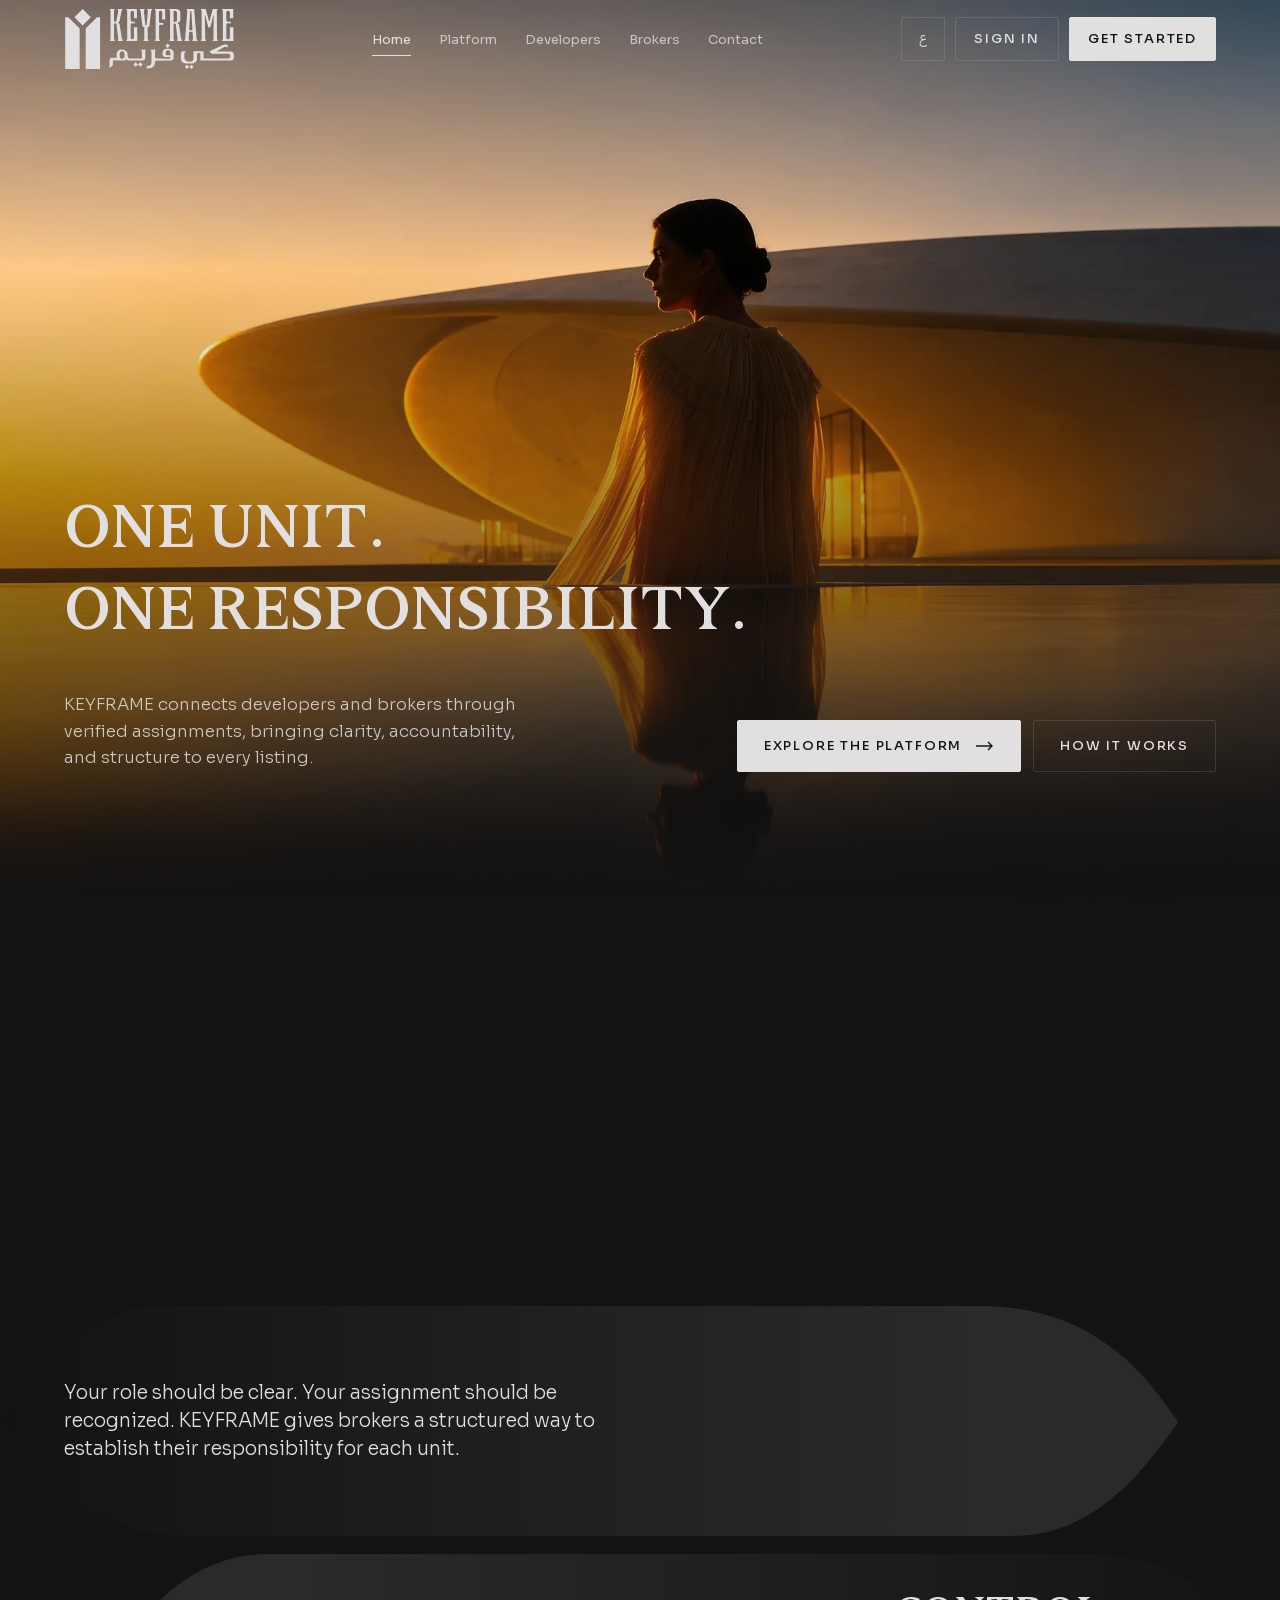
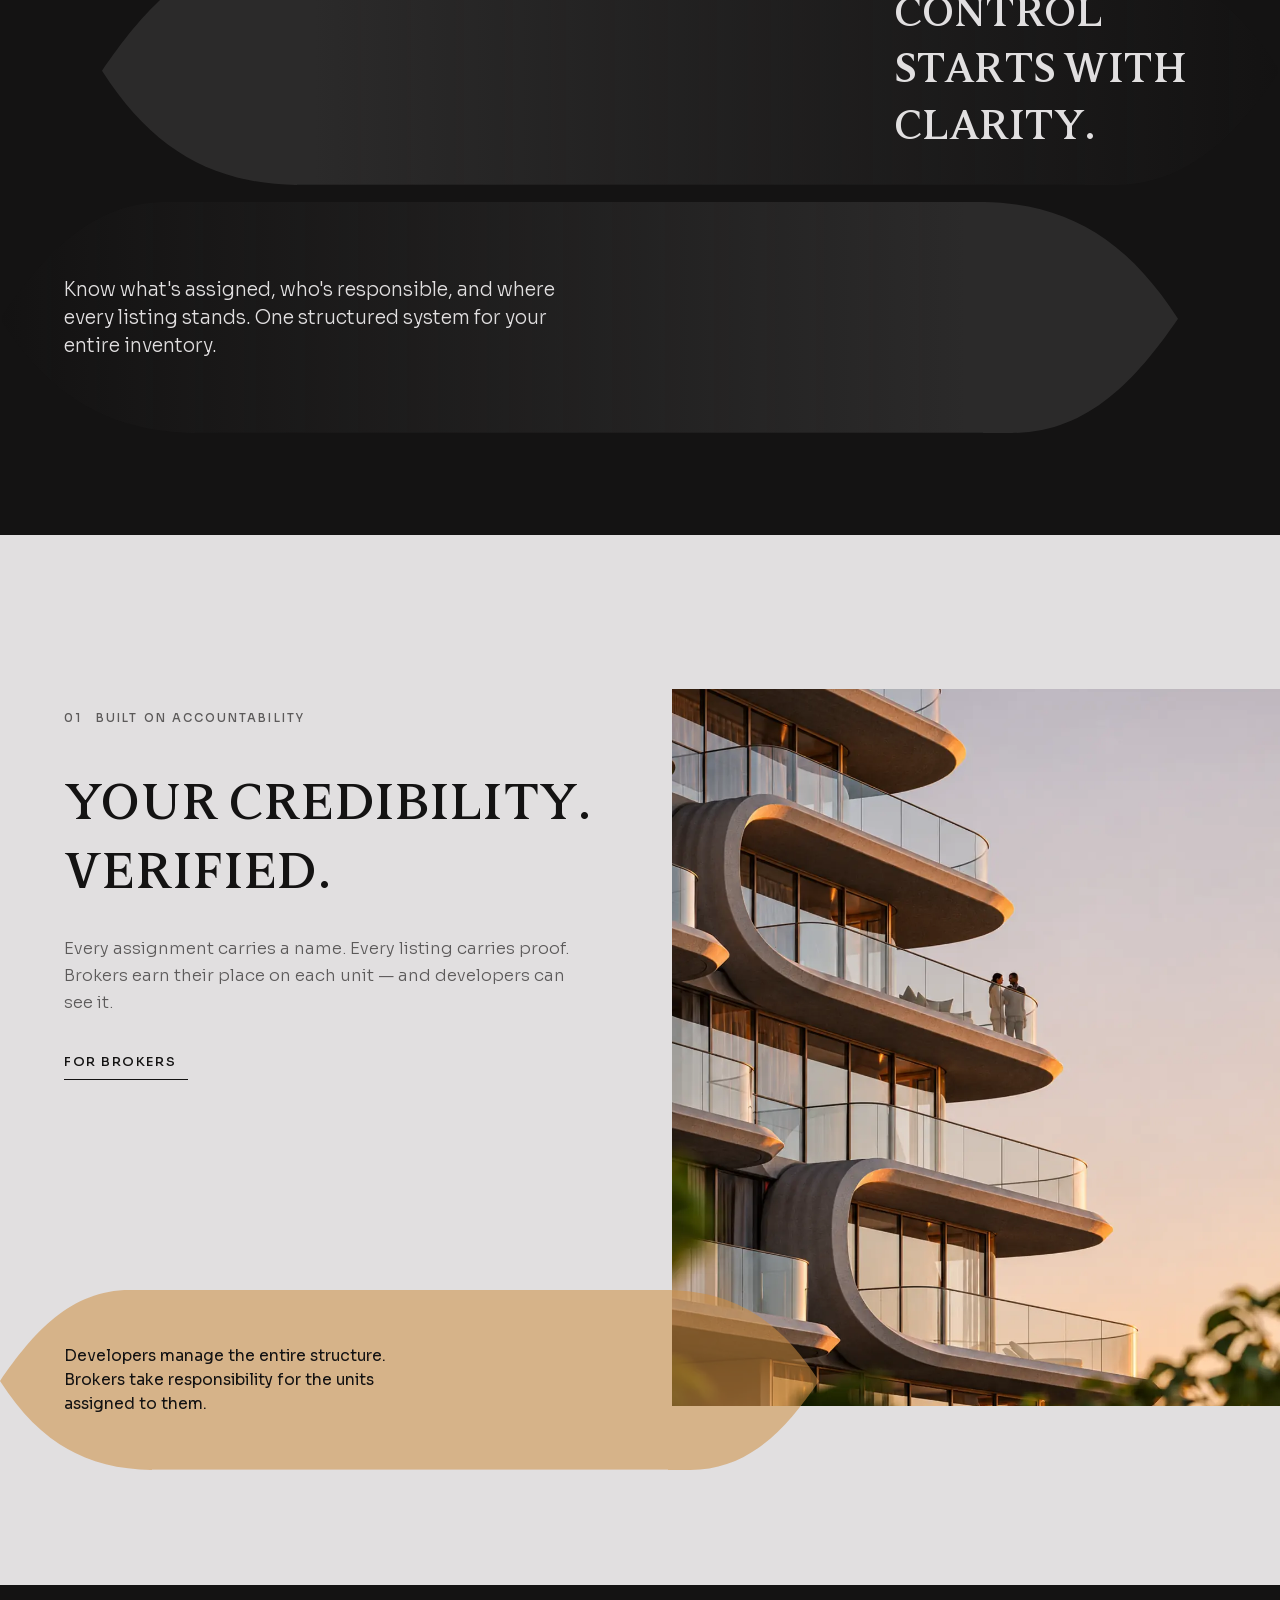
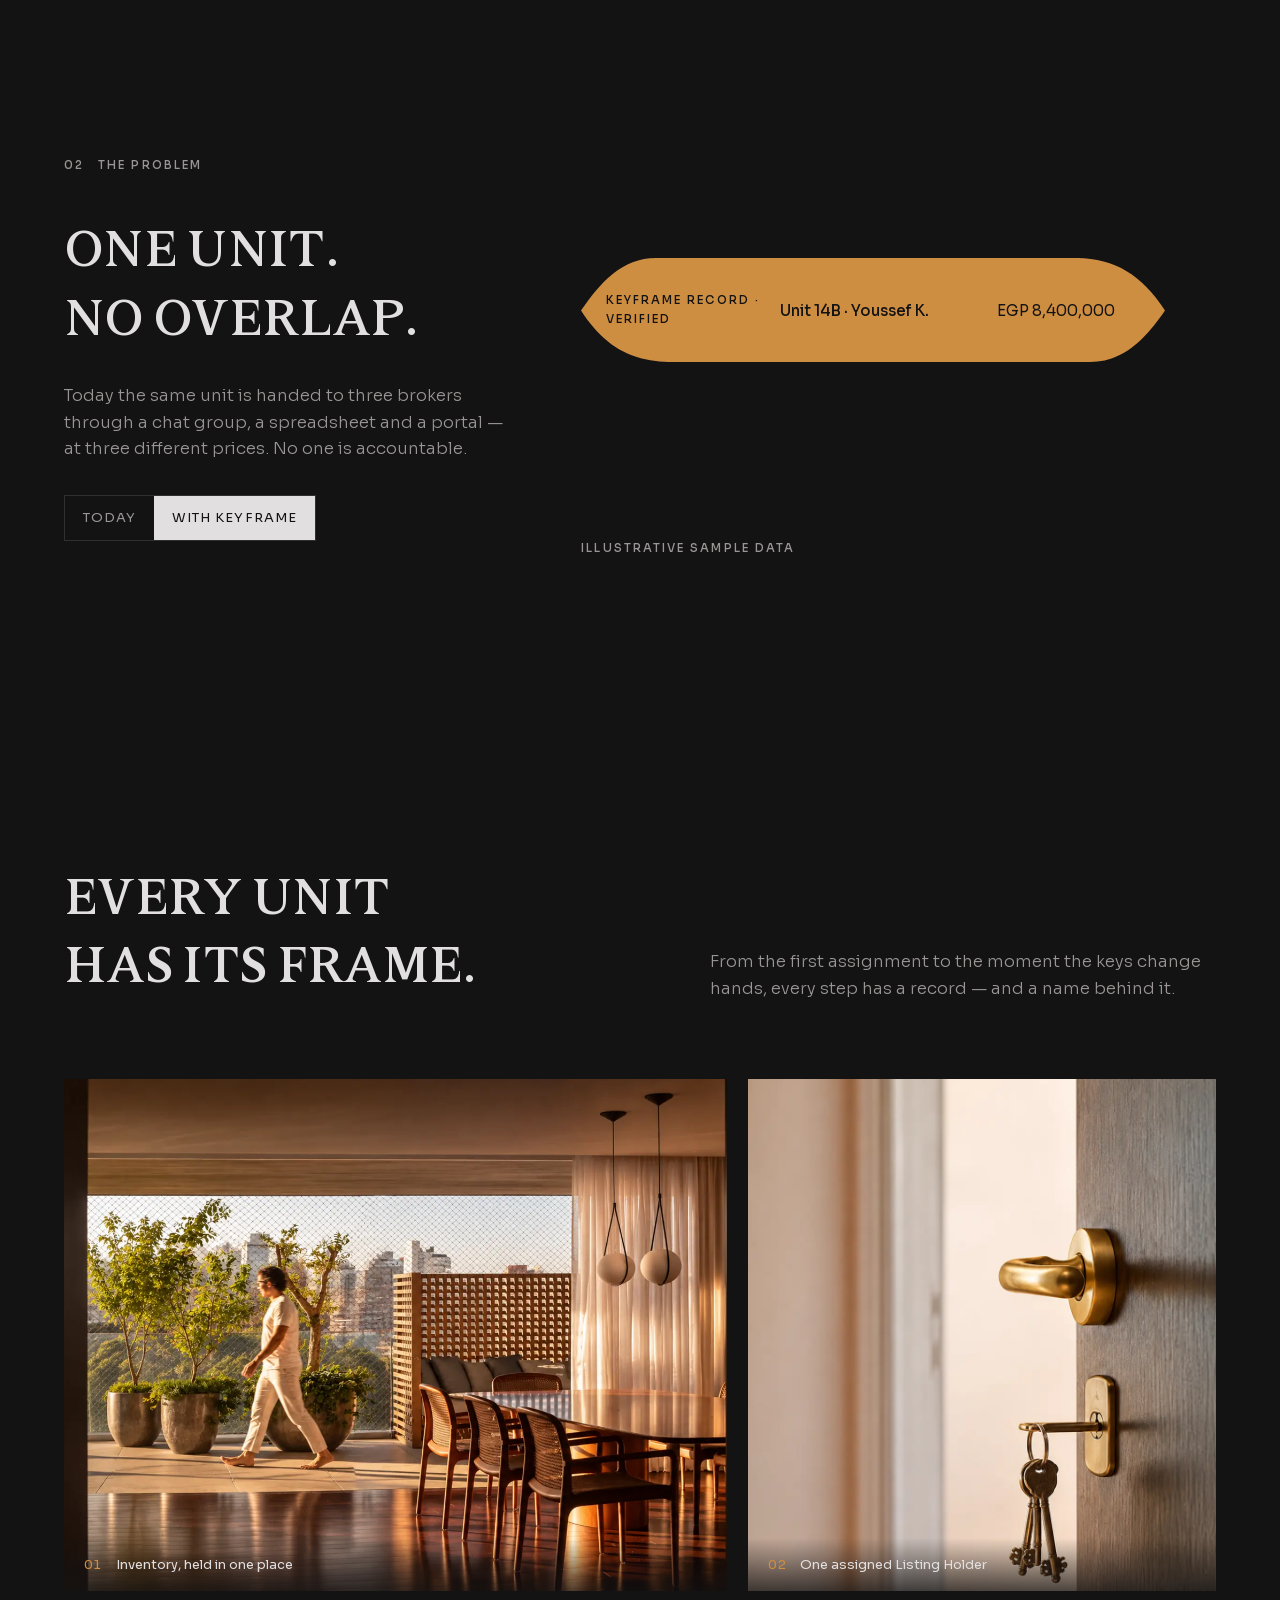
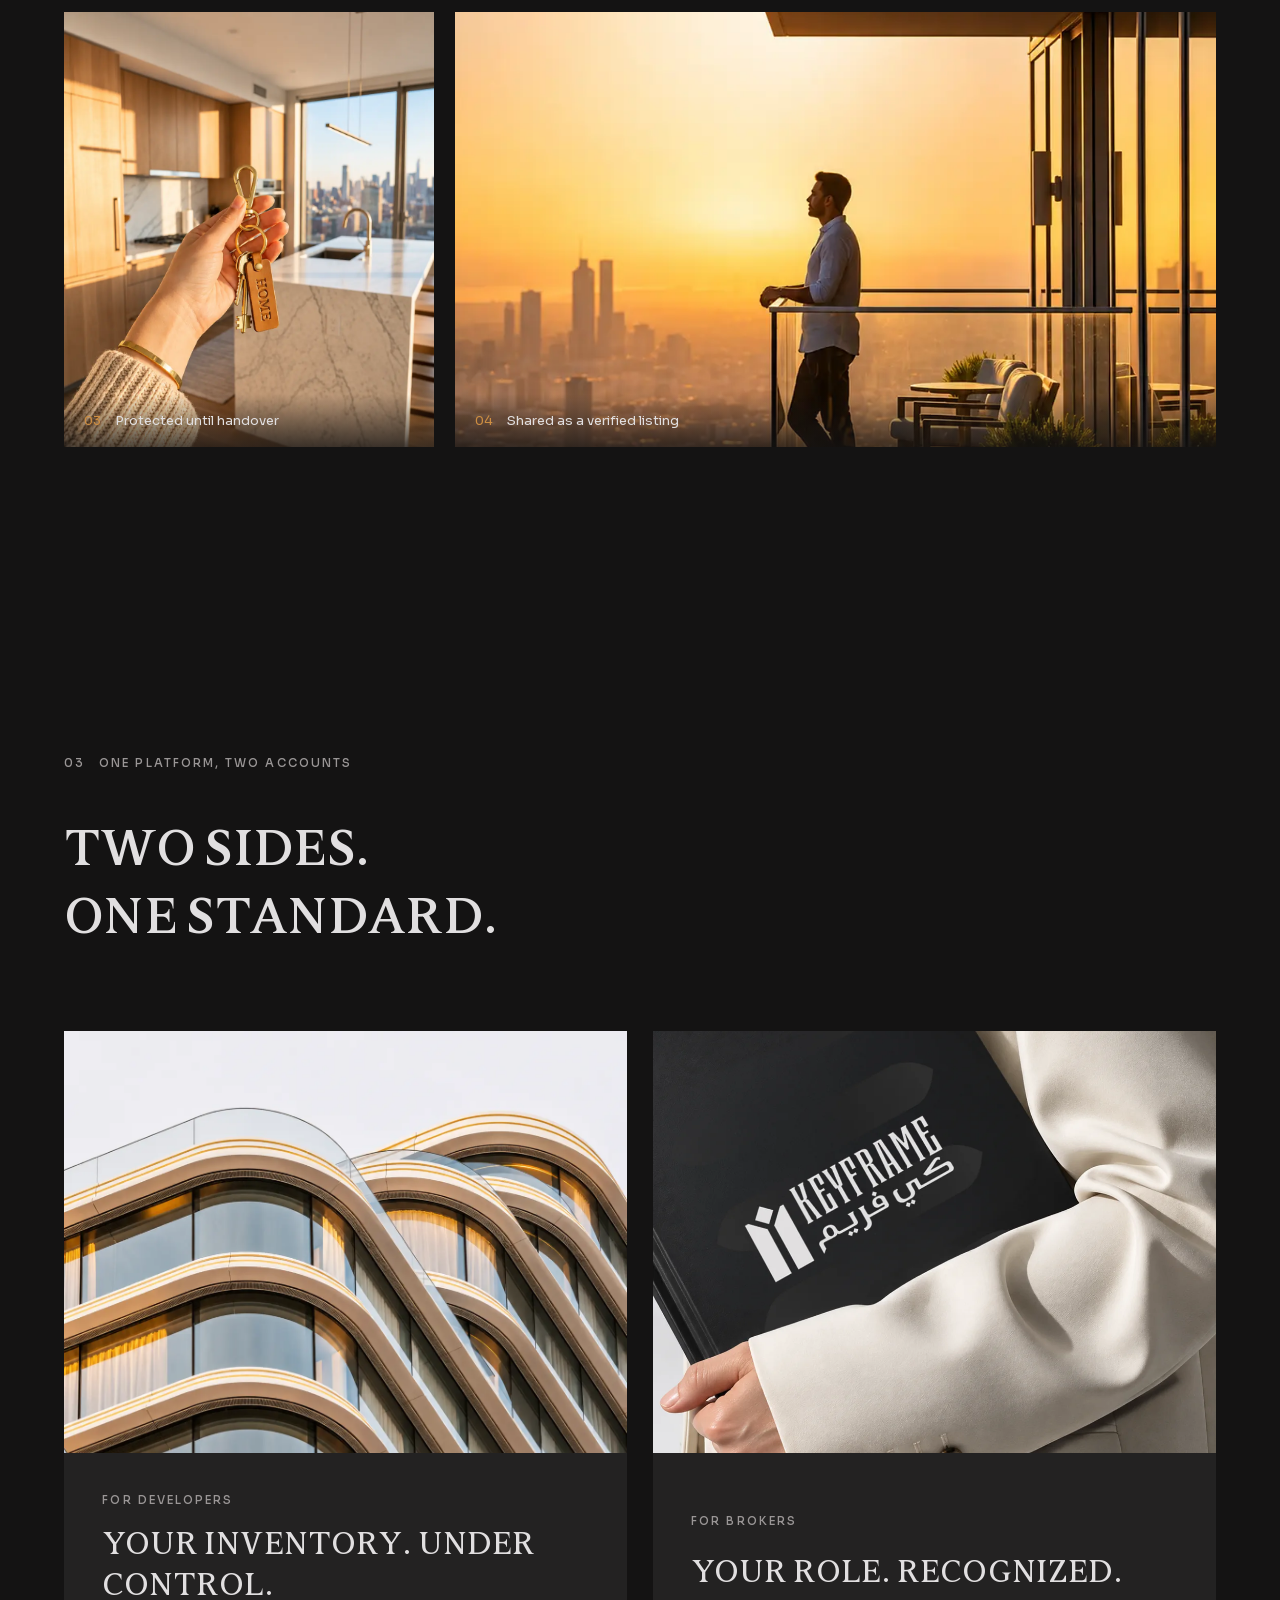
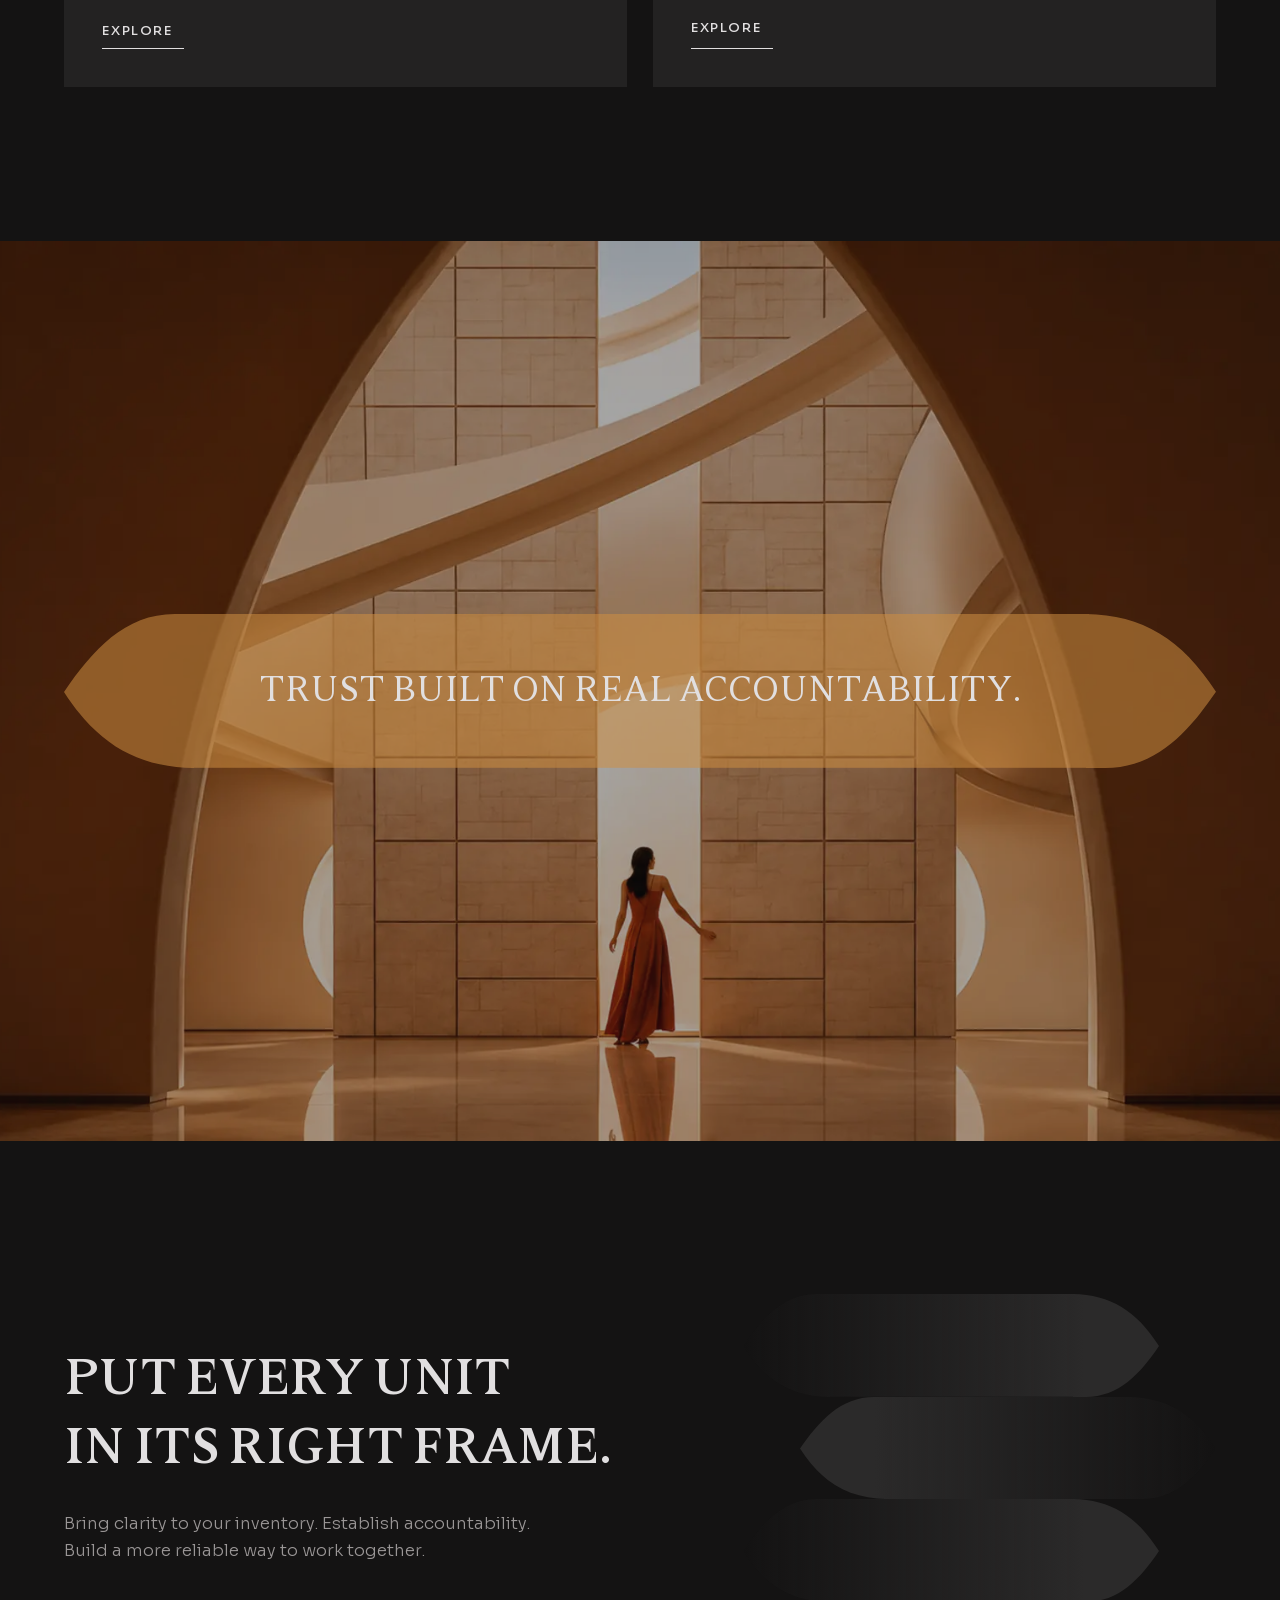
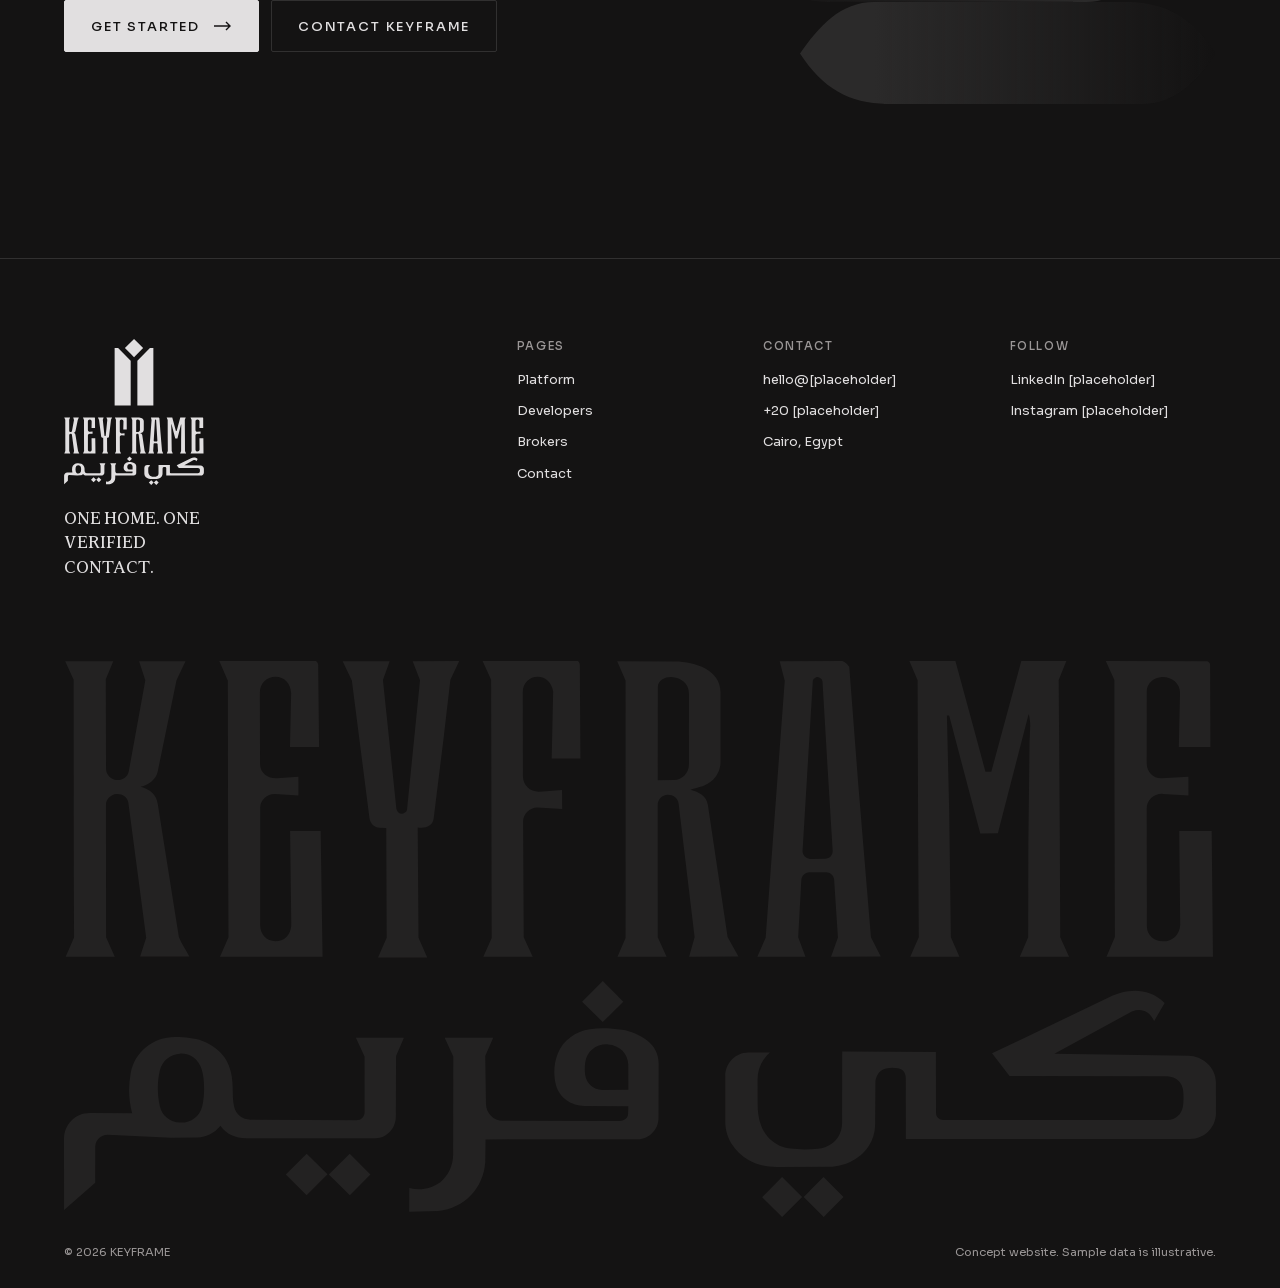
==== commit 654a3e46: "Add files via upload" ====
--- a/index.html
+++ b/index.html
@@ -3,7 +3,7 @@
 <head>
 <meta charset="utf-8">
 <meta name="viewport" content="width=device-width, initial-scale=1">
-<title>KEYFRAME — One unit. One responsibility.</title>
+<title>KEYFRAME — One unit. One responsibility.</title><link rel="icon" href="/favicon.ico" sizes="any"><link rel="icon" type="image/svg+xml" href="/favicon.svg"><link rel="apple-touch-icon" href="/apple-touch-icon.png">
 <meta name="theme-color" content="#141313">
 <link rel="preload" href="assets/fonts/zunburk.woff2" as="font" type="font/woff2" crossorigin>
 <link rel="stylesheet" href="https://fonts.googleapis.com/css2?family=IBM+Plex+Sans+Arabic:wght@300;400;500;600&display=swap">
